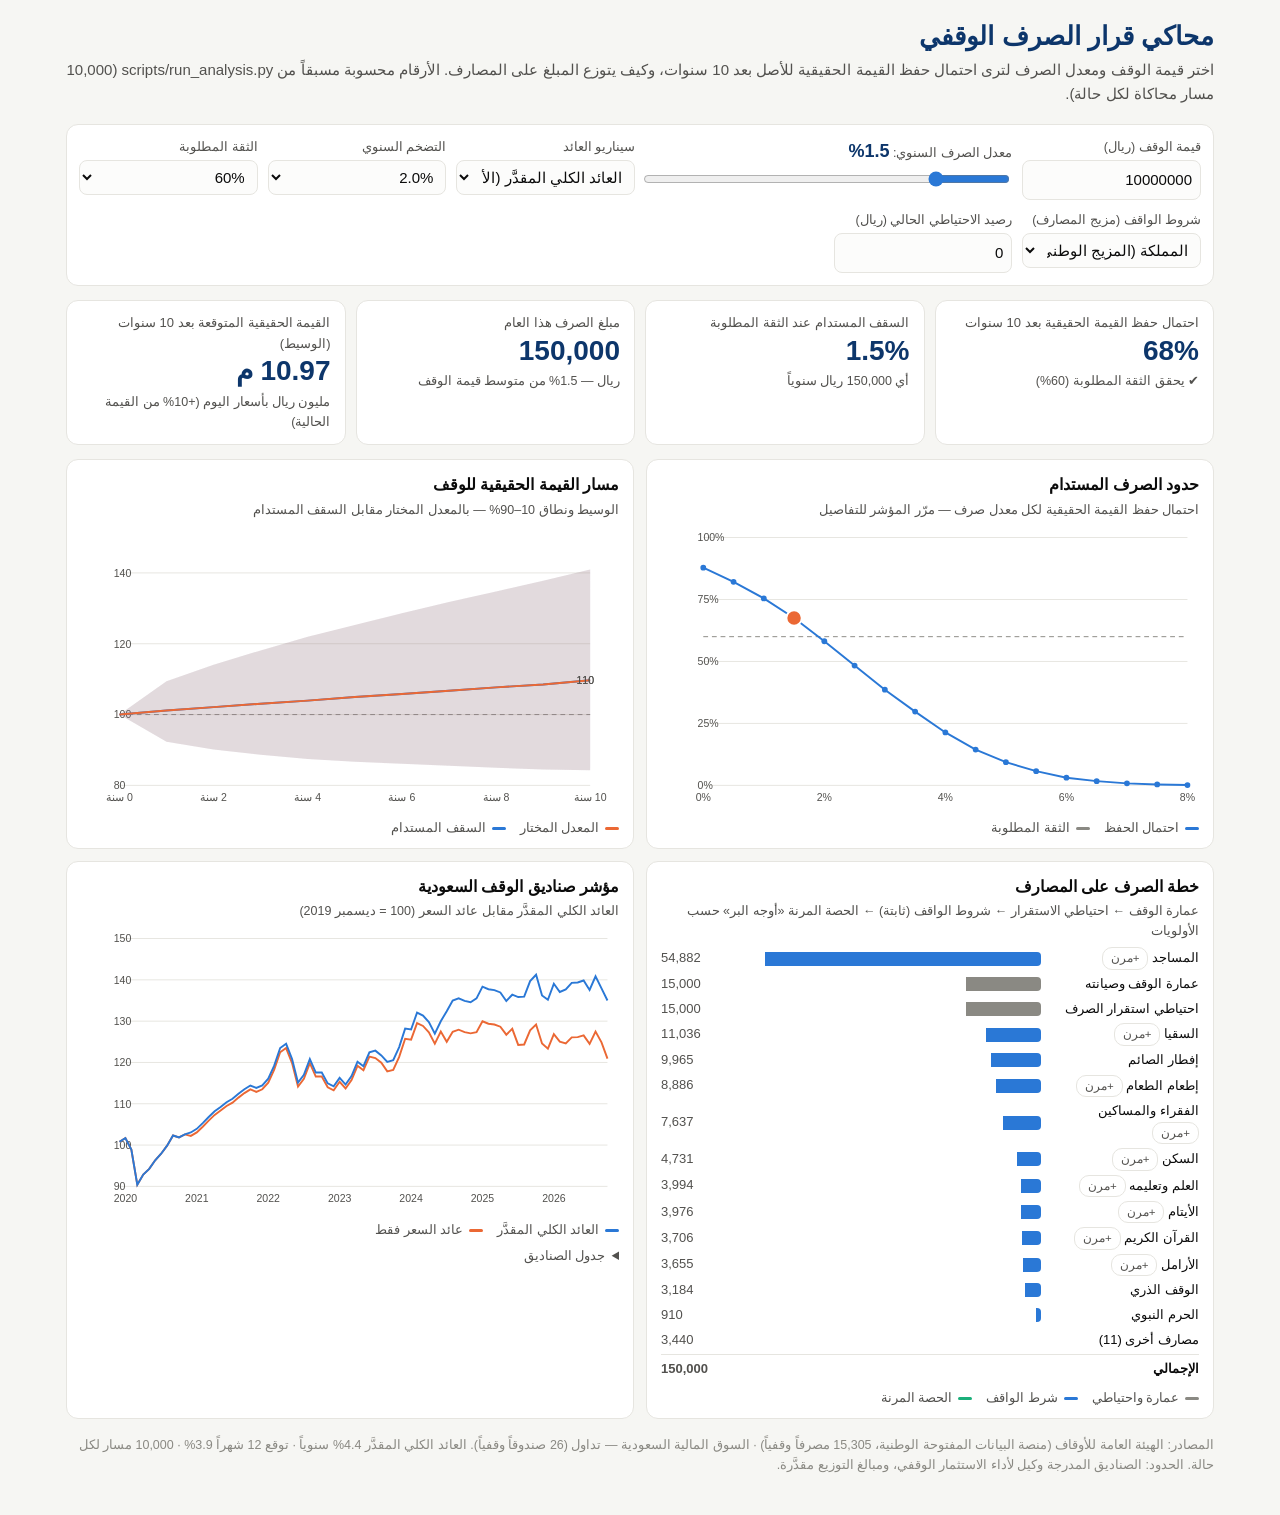
==== dashboard/index.html @ f263cbed "feat: dashboard, report, README, AI usage log; state(verification+delivery): phases 4-6 complete" ====
<!doctype html>
<html lang="ar" dir="rtl">
<head>
<meta charset="utf-8">
<meta name="viewport" content="width=device-width, initial-scale=1">
<title>محاكي قرار الصرف الوقفي</title>
<style>
:root{
  --surface-0:#f6f6f3; --surface-1:#fcfcfb; --card:#ffffff; --rule:#e6e5e0;
  --text-primary:#0b0b0b; --text-secondary:#52514e; --text-muted:#8a8983;
  --series-1:#2a78d6; --series-2:#eb6834; --series-3:#1baf7a; --navy:#0d366b;
  --band-1:rgba(42,120,214,.14); --band-2:rgba(235,104,52,.14); --good:#0ca30c; --critical:#d03b3b;
}
@media (prefers-color-scheme: dark){
  :root:where(:not([data-theme="light"])){
    --surface-0:#121211; --surface-1:#1a1a19; --card:#20201f; --rule:#383835;
    --text-primary:#f0efec; --text-secondary:#c3c2b7; --text-muted:#8f8e86;
    --series-1:#3987e5; --series-2:#d95926; --series-3:#199e70; --navy:#9ec5f4;
    --band-1:rgba(57,135,229,.22); --band-2:rgba(217,89,38,.22);
  }
}
:root[data-theme="dark"]{
  --surface-0:#121211; --surface-1:#1a1a19; --card:#20201f; --rule:#383835;
  --text-primary:#f0efec; --text-secondary:#c3c2b7; --text-muted:#8f8e86;
  --series-1:#3987e5; --series-2:#d95926; --series-3:#199e70; --navy:#9ec5f4;
  --band-1:rgba(57,135,229,.22); --band-2:rgba(217,89,38,.22);
}
*{box-sizing:border-box}
body{margin:0;background:var(--surface-0);color:var(--text-primary);
  font-family:"IBM Plex Sans Arabic","Segoe UI",Tahoma,sans-serif;font-size:15px;line-height:1.6}
.wrap{max-width:1180px;margin:0 auto;padding:20px 16px 40px}
header h1{margin:0;font-size:26px;color:var(--navy);line-height:1.3}
header p{margin:4px 0 0;color:var(--text-secondary)}
.controls{display:grid;grid-template-columns:repeat(auto-fit,minmax(170px,1fr));gap:10px;margin:18px 0 14px;
  background:var(--card);border:1px solid var(--rule);border-radius:12px;padding:12px}
.controls label{display:block;font-size:12.5px;color:var(--text-secondary);margin-bottom:3px}
.controls select,.controls input[type=number]{width:100%;padding:7px 8px;border:1px solid var(--rule);border-radius:8px;
  background:var(--surface-1);color:var(--text-primary);font:inherit}
.rate-box{grid-column:span 2}
.rate-box input{width:100%;accent-color:var(--series-1)}
.rate-val{font-weight:700;color:var(--navy);font-size:18px}
.kpis{display:grid;grid-template-columns:repeat(auto-fit,minmax(200px,1fr));gap:10px;margin-bottom:14px}
.kpi{background:var(--card);border:1px solid var(--rule);border-radius:12px;padding:12px 14px}
.kpi .v{font-size:28px;font-weight:700;line-height:1.2;color:var(--navy)}
.kpi .l{font-size:13px;color:var(--text-secondary)}
.kpi .status{font-size:12.5px;margin-top:4px;color:var(--text-secondary)}
.grid2{display:grid;grid-template-columns:1fr 1fr;gap:12px}
@media (max-width:860px){.grid2{grid-template-columns:1fr}.rate-box{grid-column:span 1}}
.card{background:var(--card);border:1px solid var(--rule);border-radius:12px;padding:12px 14px 10px;position:relative}
.card h2{font-size:16px;margin:0;color:var(--text-primary)}
.card .sub{font-size:12.5px;color:var(--text-secondary);margin:2px 0 6px}
svg{width:100%;height:auto;display:block;overflow:visible}
svg text{fill:var(--text-secondary);font-size:11px;font-family:inherit}
.legend{display:flex;gap:14px;flex-wrap:wrap;font-size:12.5px;color:var(--text-secondary);margin-top:4px}
.legend i{display:inline-block;width:14px;height:3px;border-radius:2px;vertical-align:middle;margin-left:6px}
.tip{position:absolute;pointer-events:none;background:var(--surface-1);border:1px solid var(--rule);border-radius:8px;
  padding:6px 9px;font-size:12.5px;box-shadow:0 4px 14px rgba(0,0,0,.12);display:none;white-space:nowrap;z-index:5}
.alloc-row{display:grid;grid-template-columns:150px 1fr 96px;gap:8px;align-items:center;font-size:13px;margin:4px 0}
.alloc-row .bar{height:14px;border-radius:0 4px 4px 0;background:var(--series-1)}
.alloc-row .amt{direction:ltr;text-align:left;color:var(--text-secondary);font-variant-numeric:tabular-nums}
.alloc-row .track{background:transparent}
.pill{display:inline-block;font-size:11.5px;padding:1px 8px;border-radius:10px;border:1px solid var(--rule);color:var(--text-secondary)}
footer{margin-top:16px;font-size:12.5px;color:var(--text-muted)}
table.t{width:100%;border-collapse:collapse;font-size:13px}
table.t td,table.t th{border-bottom:1px solid var(--rule);padding:4px 6px;text-align:right}
table.t td.n{direction:ltr;text-align:left;font-variant-numeric:tabular-nums}
details summary{cursor:pointer;color:var(--text-secondary);font-size:13px}
.ltr{direction:ltr;unicode-bidi:embed}
</style>
</head>
<body>
<div class="wrap">
<header>
  <h1>محاكي قرار الصرف الوقفي</h1>
  <p>اختر قيمة الوقف ومعدل الصرف لترى احتمال حفظ القيمة الحقيقية للأصل بعد 10 سنوات، وكيف يتوزع المبلغ على المصارف.
     الأرقام محسوبة مسبقاً من <span class="ltr">scripts/run_analysis.py</span> (10,000 مسار محاكاة لكل حالة).</p>
</header>

<section class="controls" aria-label="مدخلات القرار">
  <div><label for="endow">قيمة الوقف (ريال)</label><input id="endow" type="number" min="100000" step="100000" value="10000000"></div>
  <div class="rate-box"><label for="rate">معدل الصرف السنوي: <span class="rate-val" id="rateVal"></span></label>
    <input id="rate" type="range" min="0" max="16" step="1" value="3"></div>
  <div><label for="scen">سيناريو العائد</label><select id="scen"></select></div>
  <div><label for="infl">التضخم السنوي</label><select id="infl"></select></div>
  <div><label for="conf">الثقة المطلوبة</label><select id="conf">
    <option value="0.5">50%</option><option value="0.6" selected>60%</option><option value="0.75">75%</option><option value="0.9">90%</option></select></div>
  <div><label for="prof">شروط الواقف (مزيج المصارف)</label><select id="prof"></select></div>
  <div><label for="resv">رصيد الاحتياطي الحالي (ريال)</label><input id="resv" type="number" min="0" step="10000" value="0"></div>
</section>

<section class="kpis" aria-live="polite">
  <div class="kpi"><div class="l">احتمال حفظ القيمة الحقيقية بعد 10 سنوات</div><div class="v" id="kP"></div><div class="status" id="kPs"></div></div>
  <div class="kpi"><div class="l">السقف المستدام عند الثقة المطلوبة</div><div class="v" id="kR"></div><div class="status" id="kRs"></div></div>
  <div class="kpi"><div class="l">مبلغ الصرف هذا العام</div><div class="v" id="kB"></div><div class="status" id="kBs"></div></div>
  <div class="kpi"><div class="l">القيمة الحقيقية المتوقعة بعد 10 سنوات (الوسيط)</div><div class="v" id="kV"></div><div class="status" id="kVs"></div></div>
</section>

<section class="grid2">
  <div class="card"><h2>حدود الصرف المستدام</h2><div class="sub">احتمال حفظ القيمة الحقيقية لكل معدل صرف — مرّر المؤشر للتفاصيل</div>
    <svg id="front" viewBox="0 0 560 300" role="img" aria-label="منحنى احتمال حفظ الأصل مقابل معدل الصرف"></svg>
    <div class="legend"><span><i style="background:var(--series-1)"></i>احتمال الحفظ</span><span><i style="background:var(--text-muted)"></i>الثقة المطلوبة</span></div>
    <div class="tip" id="tipF"></div></div>
  <div class="card"><h2>مسار القيمة الحقيقية للوقف</h2><div class="sub">الوسيط ونطاق 10–90% — بالمعدل المختار مقابل السقف المستدام</div>
    <svg id="fan" viewBox="0 0 560 300" role="img" aria-label="مسار القيمة الحقيقية خلال 10 سنوات"></svg>
    <div class="legend"><span><i style="background:var(--series-2)"></i>المعدل المختار</span><span><i style="background:var(--series-1)"></i>السقف المستدام</span></div>
    <div class="tip" id="tipV"></div></div>
</section>

<section class="grid2" style="margin-top:12px">
  <div class="card"><h2>خطة الصرف على المصارف</h2>
    <div class="sub">عمارة الوقف ← احتياطي الاستقرار ← شروط الواقف (ثابتة) ← الحصة المرنة «أوجه البر» حسب الأولويات</div>
    <div id="alloc"></div>
    <div class="legend" style="margin-top:8px"><span><i style="background:var(--text-muted)"></i>عمارة واحتياطي</span><span><i style="background:var(--series-1)"></i>شرط الواقف</span><span><i style="background:var(--series-3)"></i>الحصة المرنة</span></div>
  </div>
  <div class="card"><h2>مؤشر صناديق الوقف السعودية</h2><div class="sub">العائد الكلي المقدَّر مقابل عائد السعر (100 = ديسمبر 2019)</div>
    <svg id="idx" viewBox="0 0 560 300" role="img" aria-label="مؤشر صناديق الوقف"></svg>
    <div class="legend"><span><i style="background:var(--series-1)"></i>العائد الكلي المقدَّر</span><span><i style="background:var(--series-2)"></i>عائد السعر فقط</span></div>
    <div class="tip" id="tipI"></div>
    <details style="margin-top:6px"><summary>جدول الصناديق</summary><table class="t" id="funds"></table></details>
  </div>
</section>

<footer id="foot"></footer>
</div>

<script src="data.js"></script>
<script>
(function(){
const D = window.WAQF_DATA;
const $ = id => document.getElementById(id);
const css = v => getComputedStyle(document.documentElement).getPropertyValue(v).trim();
const pct = (x,d=1) => (x*100).toFixed(d) + '%';
const sar = x => Math.round(x).toLocaleString('en-US');
const NS = 'http://www.w3.org/2000/svg';
const el = (tag, attrs={}, parent) => { const e=document.createElementNS(NS,tag); for(const k in attrs) e.setAttribute(k,attrs[k]); if(parent) parent.appendChild(e); return e; };
const rk = r => r.toFixed(3), ik = i => i.toFixed(3);

// ---- controls
for (const [k,v] of Object.entries(D.scenarios)) $('scen').add(new Option(v.label, k));
D.inflation.forEach(i => $('infl').add(new Option(pct(i,1), i, false, Math.abs(i-D.defaults.inflation)<1e-9)));
for (const [k,v] of Object.entries(D.profile_names)) $('prof').add(new Option(v, k));
$('rate').max = D.rates.length - 1;
$('rate').value = D.rates.findIndex(r => Math.abs(r - D.key.spending.rate_base) < 1e-9);

function state(){
  return { V: Math.max(0, +$('endow').value || 0), rate: D.rates[+$('rate').value], scen: $('scen').value,
           infl: +$('infl').value, conf: +$('conf').value, prof: $('prof').value, resv: Math.max(0, +$('resv').value || 0) };
}
const cell = (s, rate) => D.scenarios[s.scen].grid[rk(rate)][ik(s.infl)];
function sustainable(s){ let best = 0; for (const r of D.rates) if (cell(s,r).p >= s.conf) best = Math.max(best, r); return best; }

// ---- allocation: mirrors src/waqf/allocate.py (upkeep -> reserve -> waqif conditions -> flexible)
function allocate(V, rate, profile, reserveBalance){
  const d = D.defaults, budget = V * rate, upkeep = budget * d.upkeep_share;
  const reserve = Math.min(budget * d.reserve_share, Math.max(0, budget - reserveBalance));
  const masarif = budget - upkeep - reserve;
  const tot = Object.values(profile).reduce((a,b)=>a+b,0);
  const lines = [{line:'upkeep',kind:'waterfall',amount:upkeep},{line:'reserve',kind:'waterfall',amount:reserve}];
  for (const [m,s] of Object.entries(profile)) if (m !== 'general_charity' && s > 0) lines.push({line:m,kind:'waqif',amount:s/tot*masarif});
  const flex = (profile.general_charity || 0) / tot * masarif;
  const w = Object.entries(D.priorities).filter(([,v])=>v>0);
  if (flex > 0 && w.length){
    const base = Math.min(d.floor * masarif, flex / w.length), rest = flex - base * w.length, ws = w.reduce((a,[,v])=>a+v,0);
    for (const [m,v] of w) lines.push({line:m,kind:'flex',amount: base + rest * v / ws});
  }
  return {budget, lines};
}

// ---- generic chart helpers
function axes(svg, x0,x1,y0,y1, xt, yt, fx, fy, pad){
  const W=560,H=300; const sx = v => pad.l + (v-x0)/(x1-x0)*(W-pad.l-pad.r), sy = v => H-pad.b - (v-y0)/(y1-y0)*(H-pad.t-pad.b);
  yt.forEach(v => { el('line',{x1:pad.l,x2:W-pad.r,y1:sy(v),y2:sy(v),stroke:css('--rule'),'stroke-width':1},svg);
                    el('text',{x:pad.l-6,y:sy(v)+4,'text-anchor':'end'},svg).textContent = fy(v); });
  xt.forEach(v => { el('text',{x:sx(v),y:H-pad.b+16,'text-anchor':'middle'},svg).textContent = fx(v); });
  return {sx, sy, W, H};
}
function hover(svg, tip, xs, sx, render){
  const ov = el('rect',{x:0,y:0,width:560,height:300,fill:'transparent'},svg);
  const guide = el('line',{y1:10,y2:270,stroke:css('--text-muted'),'stroke-dasharray':'3 3',visibility:'hidden'},svg);
  ov.addEventListener('mousemove', ev => {
    const b = svg.getBoundingClientRect(), x = (ev.clientX - b.left) / b.width * 560;
    let i = 0, best = 1e9; xs.forEach((v,j) => { const d = Math.abs(sx(v) - x); if (d < best){best=d;i=j;} });
    guide.setAttribute('x1', sx(xs[i])); guide.setAttribute('x2', sx(xs[i])); guide.setAttribute('visibility','visible');
    tip.innerHTML = render(i); tip.style.display = 'block';
    const card = svg.parentElement.getBoundingClientRect();
    tip.style.left = Math.min(ev.clientX - card.left + 12, card.width - tip.offsetWidth - 8) + 'px';
    tip.style.top = (ev.clientY - card.top - 10) + 'px';
  });
  ov.addEventListener('mouseleave', () => { tip.style.display='none'; guide.setAttribute('visibility','hidden'); });
}
const path = pts => pts.map((p,i)=>(i?'L':'M')+p[0].toFixed(1)+' '+p[1].toFixed(1)).join(' ');

function drawFrontier(s, sus){
  const svg = $('front'); svg.innerHTML = '';
  const pad = {l:44,r:12,t:12,b:30};
  const a = axes(svg, 0, D.rates[D.rates.length-1], 0, 1, [0,.02,.04,.06,.08], [0,.25,.5,.75,1], v=>pct(v,0), v=>pct(v,0), pad);
  const ps = D.rates.map(r => cell(s,r).p);
  el('line',{x1:pad.l,x2:560-pad.r,y1:a.sy(s.conf),y2:a.sy(s.conf),stroke:css('--text-muted'),'stroke-dasharray':'5 4'},svg);
  el('path',{d:path(D.rates.map((r,i)=>[a.sx(r),a.sy(ps[i])])),fill:'none',stroke:css('--series-1'),'stroke-width':2},svg);
  D.rates.forEach((r,i)=>el('circle',{cx:a.sx(r),cy:a.sy(ps[i]),r:3,fill:css('--series-1')},svg));
  el('circle',{cx:a.sx(sus),cy:a.sy(cell(s,sus).p),r:7,fill:css('--series-3'),stroke:css('--card'),'stroke-width':2},svg);
  el('circle',{cx:a.sx(s.rate),cy:a.sy(cell(s,s.rate).p),r:8,fill:css('--series-2'),stroke:css('--card'),'stroke-width':2},svg);
  hover(svg, $('tipF'), D.rates, a.sx, i => `صرف <b>${pct(D.rates[i])}</b> ← حفظ الأصل <b>${pct(ps[i],0)}</b>`);
}

function drawFan(s, sus){
  const svg = $('fan'); svg.innerHTML = '';
  const A = cell(s, s.rate).bands, B = cell(s, sus).bands, yrs = A[0].map((_,i)=>i);
  const lo = Math.min(...A[0], ...B[0]), hi = Math.max(...A[2], ...B[2]);
  const y0 = Math.floor(lo/10)*10, y1 = Math.ceil(hi/10)*10, step = (y1-y0) > 60 ? 20 : 10, yt=[];
  for (let v=y0; v<=y1; v+=step) yt.push(v);
  const pad = {l:40,r:30,t:12,b:30};
  const a = axes(svg, 0, 10, y0, y1, [0,2,4,6,8,10], yt, v=>v+' سنة', v=>v, pad);
  el('line',{x1:pad.l,x2:560-pad.r,y1:a.sy(100),y2:a.sy(100),stroke:css('--text-muted'),'stroke-dasharray':'5 4'},svg);
  const band = (Q,fill) => el('path',{d:path(yrs.map(i=>[a.sx(i),a.sy(Q[2][i])]).concat(yrs.slice().reverse().map(i=>[a.sx(i),a.sy(Q[0][i])])))+'Z',fill},svg);
  band(B, css('--band-1')); band(A, css('--band-2'));
  el('path',{d:path(yrs.map(i=>[a.sx(i),a.sy(B[1][i])])),fill:'none',stroke:css('--series-1'),'stroke-width':2},svg);
  el('path',{d:path(yrs.map(i=>[a.sx(i),a.sy(A[1][i])])),fill:'none',stroke:css('--series-2'),'stroke-width':2},svg);
  el('text',{x:a.sx(10)+4,y:a.sy(A[1][10])+4,'text-anchor':'start'},svg).textContent = A[1][10].toFixed(0);
  el('text',{x:a.sx(10)+4,y:a.sy(B[1][10])+4,'text-anchor':'start'},svg).textContent = B[1][10].toFixed(0);
  hover(svg, $('tipV'), yrs, a.sx, i => `السنة ${i}<br>المختار ${pct(s.rate)}: <b>${A[1][i].toFixed(0)}</b> (${A[0][i].toFixed(0)}–${A[2][i].toFixed(0)})<br>المستدام ${pct(sus)}: <b>${B[1][i].toFixed(0)}</b>`);
}

function drawAlloc(s){
  const {budget, lines} = allocate(s.V, s.rate, D.profiles[s.prof], s.resv);
  const merged = {}; lines.forEach(l => { const k=l.line; merged[k] = merged[k] || {line:k, amount:0, kinds:new Set()}; merged[k].amount += l.amount; merged[k].kinds.add(l.kind); });
  const rows = Object.values(merged).filter(r=>r.amount>0).sort((a,b)=>b.amount-a.amount);
  const max = Math.max(...rows.map(r=>r.amount), 1);
  const label = k => k==='upkeep' ? 'عمارة الوقف وصيانته' : k==='reserve' ? 'احتياطي استقرار الصرف' : (D.masraf_labels[k]||k);
  const color = r => r.kinds.has('waterfall') ? css('--text-muted') : (r.kinds.has('flex') && !r.kinds.has('waqif') ? css('--series-3') : css('--series-1'));
  $('alloc').innerHTML = rows.slice(0,14).map(r => `<div class="alloc-row"><span>${label(r.line)}${r.kinds.has('flex') && r.kinds.has('waqif') ? ' <span class="pill">+مرن</span>' : ''}</span>
     <div class="track"><div class="bar" style="width:${(r.amount/max*100).toFixed(1)}%;background:${color(r)}"></div></div>
     <span class="amt">${sar(r.amount)}</span></div>`).join('')
    + (rows.length > 14 ? `<div class="alloc-row"><span>مصارف أخرى (${rows.length-14})</span><div></div><span class="amt">${sar(rows.slice(14).reduce((a,r)=>a+r.amount,0))}</span></div>` : '')
    + `<div class="alloc-row" style="border-top:1px solid var(--rule);padding-top:4px"><b>الإجمالي</b><div></div><b class="amt">${sar(budget)}</b></div>`;
}

function drawIndex(){
  const svg = $('idx'); svg.innerHTML = '';
  const I = D.index, n = I.month.length, xs = I.month.map((_,i)=>i);
  const lo = Math.floor(Math.min(...I.price)/10)*10, hi = Math.ceil(Math.max(...I.total)/10)*10, yt=[];
  for (let v=lo; v<=hi; v+=10) yt.push(v);
  const ticks = xs.filter(i => I.month[i].endsWith('-01'));
  const pad = {l:40,r:12,t:12,b:30};
  const a = axes(svg, 0, n-1, lo, hi, ticks, yt, i => I.month[i].slice(0,4), v=>v, pad);
  el('path',{d:path(xs.map(i=>[a.sx(i),a.sy(I.price[i])])),fill:'none',stroke:css('--series-2'),'stroke-width':2},svg);
  el('path',{d:path(xs.map(i=>[a.sx(i),a.sy(I.total[i])])),fill:'none',stroke:css('--series-1'),'stroke-width':2},svg);
  hover(svg, $('tipI'), xs, a.sx, i => `<span class="ltr">${I.month[i]}</span> · ${I.n_funds[i]} صندوق<br>العائد الكلي: <b>${I.total[i].toFixed(1)}</b><br>السعر فقط: <b>${I.price[i].toFixed(1)}</b>`);
  $('funds').innerHTML = '<tr><th>الصندوق</th><th>أشهر</th><th>عائد السعر/سنة</th><th>الأصول (مليون)</th></tr>' +
    D.funds.map(f => `<tr><td>${f.fund_name}${f.in_index ? ' <span class="pill">في المؤشر</span>' : ''}</td><td class="n">${f.months}</td><td class="n">${pct(f.price_ann_return)}</td><td class="n">${f.aum_sar ? (f.aum_sar/1e6).toFixed(1) : '—'}</td></tr>`).join('');
}

function render(){
  const s = state(), sus = sustainable(s), c = cell(s, s.rate);
  $('rateVal').textContent = pct(s.rate);
  $('kP').textContent = pct(c.p, 0);
  $('kP').style.color = c.p >= s.conf ? css('--navy') : css('--series-2');
  $('kPs').textContent = c.p >= s.conf ? '✔ يحقق الثقة المطلوبة (' + pct(s.conf,0) + ')' : '✖ أقل من الثقة المطلوبة (' + pct(s.conf,0) + ')';
  $('kR').textContent = pct(sus);
  $('kRs').textContent = sus === 0 ? 'لا يوجد معدل صرف يحقق هذه الثقة — خفّض الثقة أو راجع السيناريو' : 'أي ' + sar(s.V * sus) + ' ريال سنوياً';
  $('kB').textContent = sar(s.V * s.rate);
  $('kBs').textContent = 'ريال — ' + pct(s.rate) + ' من متوسط قيمة الوقف';
  const med = c.bands[1][10];
  $('kV').textContent = (s.V * med / 100 / 1e6).toFixed(2) + ' م';
  $('kVs').textContent = 'مليون ريال بأسعار اليوم (' + (med >= 100 ? '+' : '') + (med - 100).toFixed(0) + '% من القيمة الحالية)';
  drawFrontier(s, sus); drawFan(s, sus); drawAlloc(s);
}

['endow','rate','scen','infl','conf','prof','resv'].forEach(id => $(id).addEventListener('input', render));
drawIndex(); render();
const k = D.key;
$('foot').innerHTML = `المصادر: الهيئة العامة للأوقاف (منصة البيانات المفتوحة الوطنية، ${k.sector.waqf_designations.toLocaleString('en-US')} مصرفاً وقفياً) · السوق المالية السعودية — تداول (${k.index.funds_total} صندوقاً وقفياً). ` +
  `العائد الكلي المقدَّر ${pct(k.index.total_ann_return)} سنوياً · توقع 12 شهراً ${pct(k.forecast.point_pct)} · ${k.spending.paths.toLocaleString('en-US')} مسار لكل حالة. ` +
  `الحدود: الصناديق المدرجة وكيل لأداء الاستثمار الوقفي، ومبالغ التوزيع مقدَّرة.`;
})();
</script>
</body>
</html>
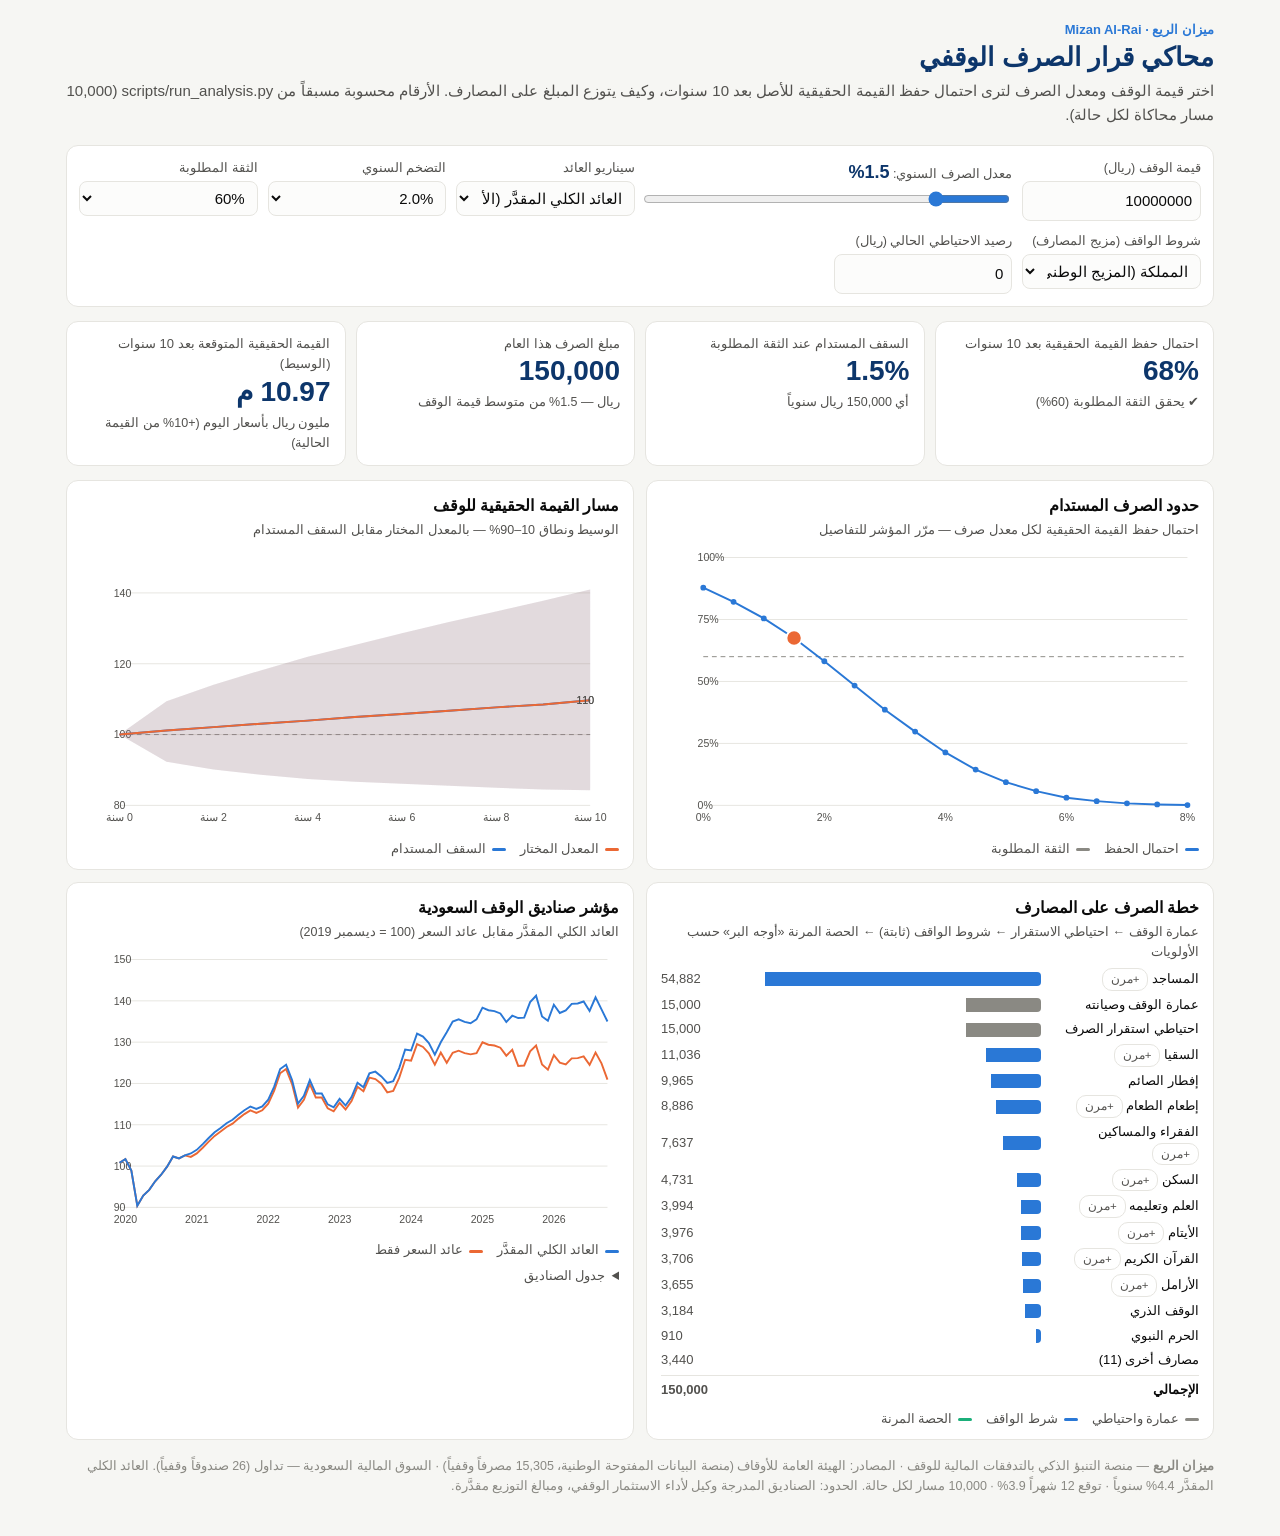
==== commit 2810f9f5: "feat: brand project as Mizan Al-Rai (ميزان الريع) across report, notebook, dashboard, figures; add l" ====
--- a/dashboard/index.html
+++ b/dashboard/index.html
@@ -3,7 +3,7 @@
 <head>
 <meta charset="utf-8">
 <meta name="viewport" content="width=device-width, initial-scale=1">
-<title>محاكي قرار الصرف الوقفي</title>
+<title>ميزان الريع — محاكي قرار الصرف الوقفي</title>
 <style>
 :root{
   --surface-0:#f6f6f3; --surface-1:#fcfcfb; --card:#ffffff; --rule:#e6e5e0;
@@ -71,6 +71,7 @@
 <body>
 <div class="wrap">
 <header>
+  <div style="color:var(--series-1);font-weight:600;font-size:13px">ميزان الريع · <span class="ltr">Mizan Al-Rai</span></div>
   <h1>محاكي قرار الصرف الوقفي</h1>
   <p>اختر قيمة الوقف ومعدل الصرف لترى احتمال حفظ القيمة الحقيقية للأصل بعد 10 سنوات، وكيف يتوزع المبلغ على المصارف.
      الأرقام محسوبة مسبقاً من <span class="ltr">scripts/run_analysis.py</span> (10,000 مسار محاكاة لكل حالة).</p>
@@ -269,7 +270,7 @@
 ['endow','rate','scen','infl','conf','prof','resv'].forEach(id => $(id).addEventListener('input', render));
 drawIndex(); render();
 const k = D.key;
-$('foot').innerHTML = `المصادر: الهيئة العامة للأوقاف (منصة البيانات المفتوحة الوطنية، ${k.sector.waqf_designations.toLocaleString('en-US')} مصرفاً وقفياً) · السوق المالية السعودية — تداول (${k.index.funds_total} صندوقاً وقفياً). ` +
+$('foot').innerHTML = `<b>ميزان الريع</b> — منصة التنبؤ الذكي بالتدفقات المالية للوقف · المصادر: الهيئة العامة للأوقاف (منصة البيانات المفتوحة الوطنية، ${k.sector.waqf_designations.toLocaleString('en-US')} مصرفاً وقفياً) · السوق المالية السعودية — تداول (${k.index.funds_total} صندوقاً وقفياً). ` +
   `العائد الكلي المقدَّر ${pct(k.index.total_ann_return)} سنوياً · توقع 12 شهراً ${pct(k.forecast.point_pct)} · ${k.spending.paths.toLocaleString('en-US')} مسار لكل حالة. ` +
   `الحدود: الصناديق المدرجة وكيل لأداء الاستثمار الوقفي، ومبالغ التوزيع مقدَّرة.`;
 })();
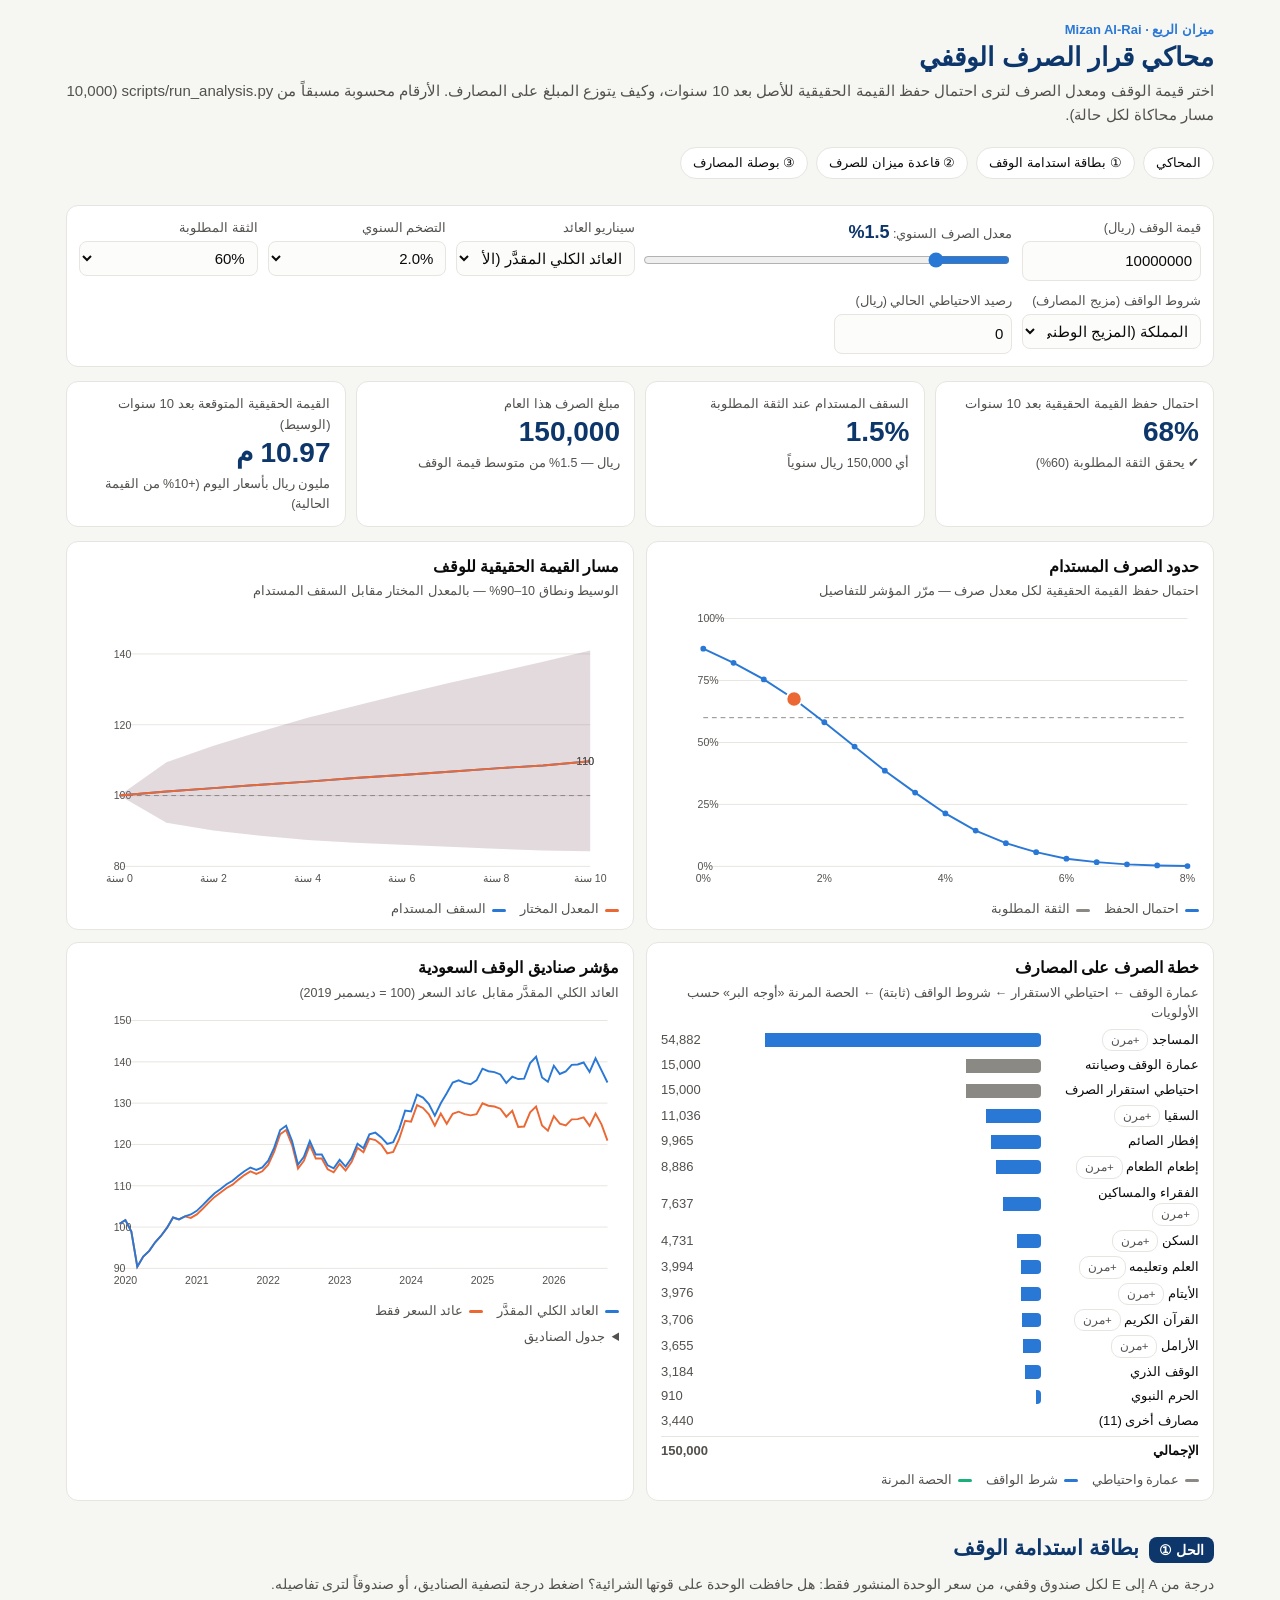
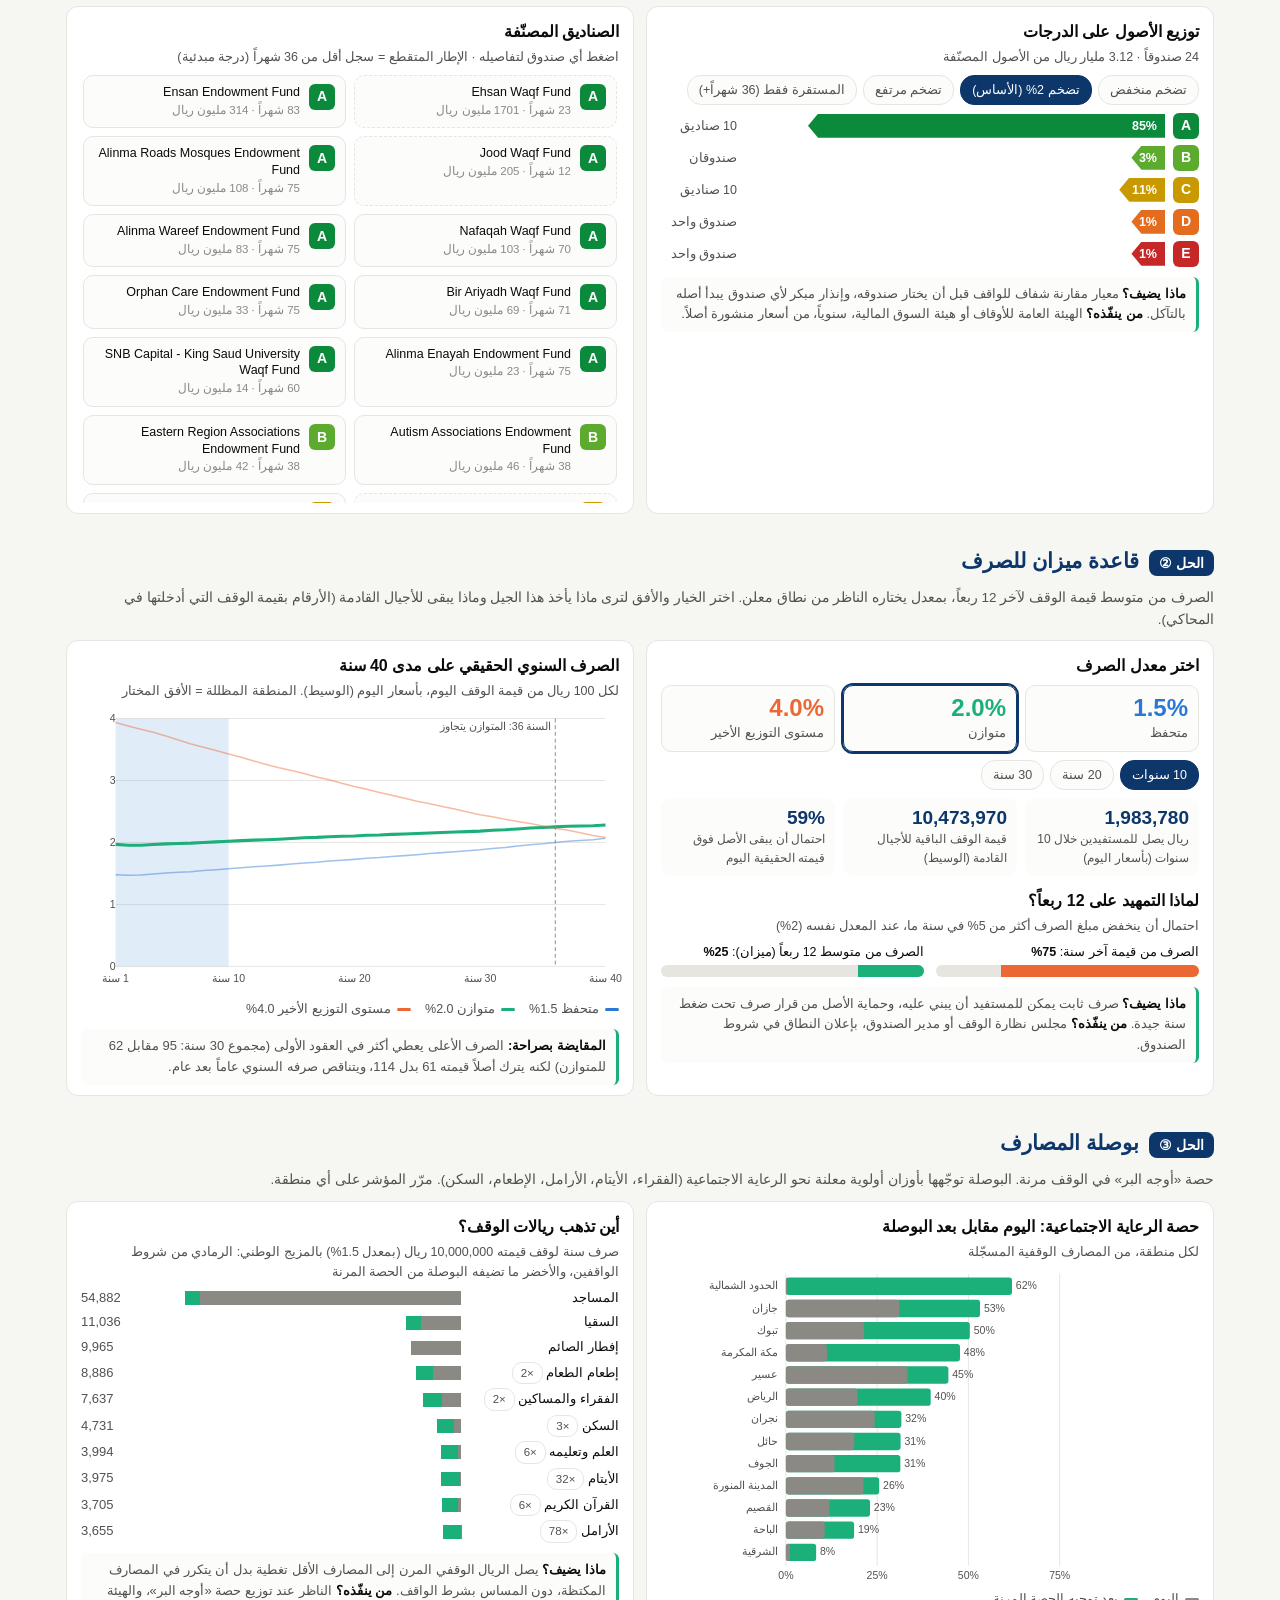
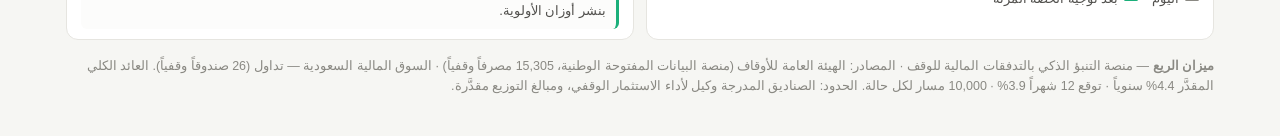
==== commit 3e61c367: "Add data-based solutions: sustainability label, Mizan spending rule, masarif compass - solutions.py " ====
--- a/dashboard/index.html
+++ b/dashboard/index.html
@@ -66,6 +66,53 @@
 table.t td.n{direction:ltr;text-align:left;font-variant-numeric:tabular-nums}
 details summary{cursor:pointer;color:var(--text-secondary);font-size:13px}
 .ltr{direction:ltr;unicode-bidi:embed}
+html{scroll-behavior:smooth}
+nav.jump{display:flex;gap:8px;flex-wrap:wrap;margin-top:12px;position:sticky;top:0;z-index:10;padding:8px 0;background:var(--surface-0)}
+nav.jump a{font-size:13px;padding:5px 12px;border-radius:16px;border:1px solid var(--rule);background:var(--card);
+  color:var(--text-primary);text-decoration:none}
+nav.jump a:hover,nav.jump a:focus{border-color:var(--series-1);color:var(--series-1)}
+.sol-head{margin:30px 0 10px;display:flex;align-items:baseline;gap:10px;flex-wrap:wrap;scroll-margin-top:56px}
+.sol-head .num{background:var(--navy);color:var(--card);border-radius:8px;padding:2px 10px;font-weight:700;font-size:14px}
+.sol-head h2{margin:0;font-size:21px;color:var(--navy)}
+.sol-head p{margin:0;color:var(--text-secondary);font-size:13.5px;flex-basis:100%}
+.adds{font-size:13px;background:var(--surface-1);border-inline-start:3px solid var(--series-3);padding:7px 10px;
+  border-radius:6px;margin-top:10px;color:var(--text-secondary)}
+.adds b{color:var(--text-primary)}
+.chips{display:flex;gap:6px;flex-wrap:wrap;margin:8px 0}
+.chip{font:inherit;font-size:12.5px;padding:4px 11px;border-radius:14px;border:1px solid var(--rule);background:var(--surface-1);
+  color:var(--text-secondary);cursor:pointer}
+.chip[aria-pressed="true"]{background:var(--navy);color:var(--card);border-color:var(--navy)}
+.g{display:inline-grid;place-items:center;width:26px;height:26px;border-radius:6px;color:#fff;font-weight:700;font-size:14px;flex:none}
+.gA{background:#0a8a3a}.gB{background:#5cab2e}.gC{background:#c99a00}.gD{background:#e46c1f}.gE{background:#c62828}
+.energy{display:grid;gap:6px;margin:6px 0 2px}
+.energy .row{display:grid;grid-template-columns:auto 1fr 76px;align-items:center;gap:8px;font-size:12.5px;cursor:pointer;
+  border-radius:6px;transition:opacity .2s}
+.energy .arrow{height:24px;color:#fff;font-weight:700;display:flex;align-items:center;padding-inline-start:8px;
+  clip-path:polygon(0 0,calc(100% - 10px) 0,100% 50%,calc(100% - 10px) 100%,0 100%);transition:width .5s ease}
+[dir="rtl"] .energy .arrow{clip-path:polygon(10px 0,100% 0,100% 100%,10px 100%,0 50%)}
+.energy .row.off{opacity:.3}
+.energy .row:focus{outline:2px solid var(--series-1);outline-offset:2px}
+.fund-grid{display:grid;grid-template-columns:repeat(auto-fill,minmax(210px,1fr));gap:8px;margin-top:6px;max-height:430px;overflow:auto;padding:2px}
+.fund{border:1px solid var(--rule);border-radius:10px;padding:8px 10px;background:var(--surface-1);display:flex;gap:9px;
+  align-items:flex-start;cursor:pointer;transition:transform .15s,box-shadow .15s}
+.fund:hover,.fund:focus{transform:translateY(-2px);box-shadow:0 4px 14px rgba(0,0,0,.10);outline:none;border-color:var(--series-1)}
+.fund .nm{font-size:12.5px;line-height:1.35;direction:ltr;text-align:right}
+.fund .mt{font-size:11.5px;color:var(--text-muted)}
+.fund.prov{border-style:dashed}
+.detail{margin-top:10px;font-size:13px;background:var(--surface-1);border:1px solid var(--rule);border-radius:10px;padding:10px 12px;display:none}
+.opt-cards{display:grid;grid-template-columns:repeat(3,1fr);gap:8px;margin:6px 0}
+.opt{border:1px solid var(--rule);border-radius:10px;padding:8px 10px;background:var(--surface-1);cursor:pointer;text-align:right;font:inherit;color:inherit}
+.opt[aria-pressed="true"]{outline:2px solid var(--navy);border-color:var(--navy)}
+.opt .r{font-size:24px;font-weight:700;line-height:1.2}
+.opt .n{font-size:12.5px;color:var(--text-secondary)}
+.big3{display:grid;grid-template-columns:repeat(3,1fr);gap:8px;margin-top:4px}
+.big3>div{background:var(--surface-1);border-radius:10px;padding:8px 10px}
+.big3 .v{font-size:19px;font-weight:700;color:var(--navy);line-height:1.25;font-variant-numeric:tabular-nums}
+.big3 .l{font-size:12px;color:var(--text-secondary)}
+.smooth{display:grid;grid-template-columns:1fr 1fr;gap:12px;margin-top:6px}
+.meter{height:12px;border-radius:6px;background:var(--rule);overflow:hidden}
+.meter i{display:block;height:100%;transition:width .6s ease}
+@media (max-width:860px){.opt-cards,.big3,.smooth{grid-template-columns:1fr}}
 </style>
 </head>
 <body>
@@ -76,8 +123,11 @@
   <p>اختر قيمة الوقف ومعدل الصرف لترى احتمال حفظ القيمة الحقيقية للأصل بعد 10 سنوات، وكيف يتوزع المبلغ على المصارف.
      الأرقام محسوبة مسبقاً من <span class="ltr">scripts/run_analysis.py</span> (10,000 مسار محاكاة لكل حالة).</p>
 </header>
-
-<section class="controls" aria-label="مدخلات القرار">
+<nav class="jump" aria-label="أقسام اللوحة">
+  <a href="#sim">المحاكي</a><a href="#label">① بطاقة استدامة الوقف</a><a href="#rule">② قاعدة ميزان للصرف</a><a href="#compass">③ بوصلة المصارف</a>
+</nav>
+
+<section class="controls" id="sim" aria-label="مدخلات القرار">
   <div><label for="endow">قيمة الوقف (ريال)</label><input id="endow" type="number" min="100000" step="100000" value="10000000"></div>
   <div class="rate-box"><label for="rate">معدل الصرف السنوي: <span class="rate-val" id="rateVal"></span></label>
     <input id="rate" type="range" min="0" max="16" step="1" value="3"></div>
@@ -121,10 +171,67 @@
   </div>
 </section>
 
+<div class="sol-head" id="label"><span class="num">الحل ①</span><h2>بطاقة استدامة الوقف</h2>
+  <p>درجة من A إلى E لكل صندوق وقفي، من سعر الوحدة المنشور فقط: هل حافظت الوحدة على قوتها الشرائية؟ اضغط درجة لتصفية الصناديق، أو صندوقاً لترى تفاصيله.</p></div>
+<section class="grid2">
+  <div class="card"><h2>توزيع الأصول على الدرجات</h2><div class="sub" id="labSub"></div>
+    <div class="chips" role="group" aria-label="افتراض التضخم">
+      <button class="chip" data-inf="grade_if_inflation_low" aria-pressed="false">تضخم منخفض</button>
+      <button class="chip" data-inf="grade" aria-pressed="true">تضخم 2% (الأساس)</button>
+      <button class="chip" data-inf="grade_if_inflation_high" aria-pressed="false">تضخم مرتفع</button>
+      <button class="chip" id="estOnly" aria-pressed="false">المستقرة فقط (36 شهراً+)</button>
+    </div>
+    <div class="energy" id="energy"></div>
+    <div class="adds"><b>ماذا يضيف؟</b> معيار مقارنة شفاف للواقف قبل أن يختار صندوقه، وإنذار مبكر لأي صندوق يبدأ أصله بالتآكل. <b>من ينفّذه؟</b> الهيئة العامة للأوقاف أو هيئة السوق المالية، سنوياً، من أسعار منشورة أصلاً.</div>
+  </div>
+  <div class="card"><h2>الصناديق المصنّفة</h2><div class="sub" id="fundSub"></div>
+    <div class="fund-grid" id="fundGrid"></div>
+    <div class="detail" id="fundDetail" aria-live="polite"></div>
+  </div>
+</section>
+
+<div class="sol-head" id="rule"><span class="num">الحل ②</span><h2>قاعدة ميزان للصرف</h2>
+  <p>الصرف من متوسط قيمة الوقف لآخر 12 ربعاً، بمعدل يختاره الناظر من نطاق معلن. اختر الخيار والأفق لترى ماذا يأخذ هذا الجيل وماذا يبقى للأجيال القادمة (الأرقام بقيمة الوقف التي أدخلتها في المحاكي).</p></div>
+<section class="grid2">
+  <div class="card"><h2>اختر معدل الصرف</h2>
+    <div class="opt-cards" id="opts"></div>
+    <div class="chips" role="group" aria-label="الأفق">
+      <button class="chip" data-h="10" aria-pressed="true">10 سنوات</button>
+      <button class="chip" data-h="20" aria-pressed="false">20 سنة</button>
+      <button class="chip" data-h="30" aria-pressed="false">30 سنة</button>
+    </div>
+    <div class="big3" id="big3"></div>
+    <h2 style="margin-top:12px">لماذا التمهيد على 12 ربعاً؟</h2>
+    <div class="sub">احتمال أن ينخفض مبلغ الصرف أكثر من 5% في سنة ما، عند المعدل نفسه (2%)</div>
+    <div class="smooth" id="smooth"></div>
+    <div class="adds"><b>ماذا يضيف؟</b> صرف ثابت يمكن للمستفيد أن يبني عليه، وحماية الأصل من قرار صرف تحت ضغط سنة جيدة. <b>من ينفّذه؟</b> مجلس نظارة الوقف أو مدير الصندوق، بإعلان النطاق في شروط الصندوق.</div>
+  </div>
+  <div class="card"><h2>الصرف السنوي الحقيقي على مدى 40 سنة</h2><div class="sub">لكل 100 ريال من قيمة الوقف اليوم، بأسعار اليوم (الوسيط). المنطقة المظللة = الأفق المختار</div>
+    <svg id="tradeoff" viewBox="0 0 560 300" role="img" aria-label="الصرف السنوي لكل خيار خلال 40 سنة"></svg>
+    <div class="legend" id="tradeLeg"></div>
+    <div class="tip" id="tipT"></div>
+    <div class="adds" id="tradeNote"></div>
+  </div>
+</section>
+
+<div class="sol-head" id="compass"><span class="num">الحل ③</span><h2>بوصلة المصارف</h2>
+  <p>حصة «أوجه البر» في الوقف مرنة. البوصلة توجّهها بأوزان أولوية معلنة نحو الرعاية الاجتماعية (الفقراء، الأيتام، الأرامل، الإطعام، السكن). مرّر المؤشر على أي منطقة.</p></div>
+<section class="grid2">
+  <div class="card"><h2>حصة الرعاية الاجتماعية: اليوم مقابل بعد البوصلة</h2><div class="sub">لكل منطقة، من المصارف الوقفية المسجّلة</div>
+    <svg id="regions" viewBox="0 0 560 330" role="img" aria-label="حصة الرعاية الاجتماعية حسب المنطقة"></svg>
+    <div class="legend"><span><i style="background:var(--text-muted)"></i>اليوم</span><span><i style="background:var(--series-3)"></i>بعد توجيه الحصة المرنة</span></div>
+    <div class="tip" id="tipR"></div>
+  </div>
+  <div class="card"><h2>أين تذهب ريالات الوقف؟</h2><div class="sub" id="caseSub"></div>
+    <div id="caseBars"></div>
+    <div class="adds"><b>ماذا يضيف؟</b> يصل الريال الوقفي المرن إلى المصارف الأقل تغطية بدل أن يتكرر في المصارف المكتظة، دون المساس بشرط الواقف. <b>من ينفّذه؟</b> الناظر عند توزيع حصة «أوجه البر»، والهيئة بنشر أوزان الأولوية.</div>
+  </div>
+</section>
+
 <footer id="foot"></footer>
 </div>
 
-<script src="data.js"></script>
+<script src="data.js?v=3"></script>
 <script>
 (function(){
 const D = window.WAQF_DATA;
@@ -269,6 +376,120 @@
 
 ['endow','rate','scen','infl','conf','prof','resv'].forEach(id => $(id).addEventListener('input', render));
 drawIndex(); render();
+
+// ================= solutions (tables from src/waqf/solutions.py) =================
+const S = D.solutions, GR = ['A','B','C','D','E'];
+const GRADE_TXT = {A:'الأصل محفوظ فعلياً: قيمة الوحدة نمت بمعدل التضخم أو أكثر', B:'محفوظ اسمياً فقط: قيمة الوحدة نمت أقل من التضخم',
+  C:'تآكل طفيف: قيمة الوحدة نقصت حتى 2% سنوياً', D:'تآكل واضح: قيمة الوحدة نقصت بين 2% و5% سنوياً', E:'تآكل شديد: قيمة الوحدة نقصت أكثر من 5% سنوياً'};  // = solutions.GRADE_MEANING_AR
+const nFunds = n => n === 0 ? 'لا صناديق' : n === 1 ? 'صندوق واحد' : n === 2 ? 'صندوقان' : n <= 10 ? n + ' صناديق' : n + ' صندوقاً';
+const keyAct = f => e => { if (e.key === 'Enter' || e.key === ' ') { e.preventDefault(); f(); } };
+const LS = {inf:'grade', est:false, sel:null};
+function drawLabel(){
+  const rows = S.sustainability_label.filter(f => !LS.est || !f.provisional);
+  const g = f => f[LS.inf] || f.grade;
+  const aum = GR.map(x => rows.filter(f => g(f) === x).reduce((a,f) => a + (f.aum_sar || 0), 0));
+  const cnt = GR.map(x => rows.filter(f => g(f) === x).length);
+  const tot = aum.reduce((a,b) => a + b, 0) || 1;
+  $('labSub').textContent = `${nFunds(rows.length)} · ${(tot/1e9).toFixed(2)} مليار ريال من الأصول المصنّفة`;
+  $('energy').innerHTML = GR.map((x,i) => `<div class="row${LS.sel && LS.sel !== x ? ' off' : ''}" data-g="${x}" role="button" tabindex="0" aria-pressed="${LS.sel === x}" aria-label="الدرجة ${x}">
+     <span class="g g${x}">${x}</span>
+     <div><div class="arrow g${x}" style="width:${Math.max(8, aum[i]/tot*100).toFixed(1)}%">${pct(aum[i]/tot, 0)}</div></div>
+     <span style="color:var(--text-secondary)">${nFunds(cnt[i])}</span></div>`).join('');
+  $('energy').querySelectorAll('.row').forEach(r => {
+    const f = () => { LS.sel = LS.sel === r.dataset.g ? null : r.dataset.g; drawLabel(); };
+    r.onclick = f; r.onkeydown = keyAct(f); });
+  const shown = rows.filter(f => !LS.sel || g(f) === LS.sel)
+    .sort((a,b) => GR.indexOf(g(a)) - GR.indexOf(g(b)) || (b.aum_sar || 0) - (a.aum_sar || 0));
+  $('fundSub').textContent = LS.sel ? `الدرجة ${LS.sel}: ${GRADE_TXT[LS.sel]} (${nFunds(shown.length)})`
+                                    : 'اضغط أي صندوق لتفاصيله · الإطار المتقطع = سجل أقل من 36 شهراً (درجة مبدئية)';
+  $('fundGrid').innerHTML = shown.map(f => `<div class="fund${f.provisional ? ' prov' : ''}" role="button" tabindex="0" data-s="${f.symbol}">
+     <span class="g g${g(f)}">${g(f)}</span><div><div class="nm">${f.fund_name}</div>
+     <div class="mt">${f.months} شهراً · ${f.aum_sar ? (f.aum_sar/1e6).toFixed(0) + ' مليون ريال' : 'الأصول غير منشورة'}</div></div></div>`).join('')
+     || '<div class="sub">لا توجد صناديق بهذه الدرجة.</div>';
+  $('fundGrid').querySelectorAll('.fund').forEach(c => { const f = () => showFund(c.dataset.s); c.onclick = f; c.onkeydown = keyAct(f); });
+}
+function showFund(sym){
+  const f = S.sustainability_label.find(x => x.symbol === sym), g = f[LS.inf] || f.grade, d = $('fundDetail');
+  d.style.display = 'block';
+  d.innerHTML = `<div style="display:flex;gap:8px;align-items:center"><span class="g g${g}">${g}</span><b class="ltr">${f.fund_name}</b></div>
+   <div style="margin-top:6px">${GRADE_TXT[g]}${f.provisional ? ' <span class="pill">مبدئي: سجل قصير</span>' : ''}</div>
+   <table class="t" style="margin-top:6px">
+   <tr><td>نمو قيمة الوحدة سنوياً</td><td class="n">${pct(f.unit_growth)}</td></tr>
+   <tr><td>بعد خصم تضخم 2%</td><td class="n">${pct(f.real_unit_growth)}</td></tr>
+   <tr><td>التوزيع المقدَّر سنوياً</td><td class="n">${f.est_payout_rate == null ? '—' : pct(f.est_payout_rate)}</td></tr>
+   <tr><td>أكبر تراجع من القمة</td><td class="n">${pct(f.max_drawdown)}</td></tr>
+   <tr><td>مدير الصندوق</td><td class="n">${f.manager}</td></tr></table>`;
+}
+document.querySelectorAll('[data-inf]').forEach(b => b.onclick = () => {
+  document.querySelectorAll('[data-inf]').forEach(x => x.setAttribute('aria-pressed', x === b));
+  LS.inf = b.dataset.inf; drawLabel(); $('fundDetail').style.display = 'none'; });
+$('estOnly').onclick = () => { LS.est = !LS.est; $('estOnly').setAttribute('aria-pressed', LS.est); drawLabel(); };
+
+const OPT = {cautious:{n:'متحفظ', c:'--series-1'}, balanced:{n:'متوازن', c:'--series-3'}, recent_level:{n:'مستوى التوزيع الأخير', c:'--series-2'}};
+const RS = {opt:'balanced', h:10};
+function drawRule(){
+  const menu = S.spending_menu, V = Math.max(0, +$('endow').value || 0);
+  $('opts').innerHTML = Object.keys(OPT).map(o => { const r = menu.find(m => m.option === o);
+    return `<button class="opt" data-o="${o}" aria-pressed="${o === RS.opt}"><div class="r" style="color:var(${OPT[o].c})">${pct(r.rate)}</div><div class="n">${OPT[o].n}</div></button>`; }).join('');
+  $('opts').querySelectorAll('.opt').forEach(b => b.onclick = () => { RS.opt = b.dataset.o; drawRule(); });
+  const m = menu.find(x => x.option === RS.opt && x.years === RS.h);
+  $('big3').innerHTML = `<div><div class="v">${sar(V * m.cumulative_real_payout / 100)}</div><div class="l">ريال يصل للمستفيدين خلال ${RS.h === 10 ? '10 سنوات' : RS.h + ' سنة'} (بأسعار اليوم)</div></div>
+    <div><div class="v" style="color:${m.median_real_value >= 100 ? css('--navy') : css('--series-2')}">${sar(V * m.median_real_value / 100)}</div><div class="l">قيمة الوقف الباقية للأجيال القادمة (الوسيط)</div></div>
+    <div><div class="v">${pct(m.p_preserve_real, 0)}</div><div class="l">احتمال أن يبقى الأصل فوق قيمته الحقيقية اليوم</div></div>`;
+  const sm = D.key.rule.smoothing;
+  const bar = (v, c, l) => `<div><div style="font-size:12.5px;margin-bottom:3px">${l}: <b>${pct(v, 0)}</b></div><div class="meter"><i style="width:${(v*100).toFixed(1)}%;background:var(${c})"></i></div></div>`;
+  $('smooth').innerHTML = bar(sm.unsmoothed_p_cut_over_5pct, '--series-2', 'الصرف من قيمة آخر سنة') + bar(sm.smoothed_p_cut_over_5pct, '--series-3', 'الصرف من متوسط 12 ربعاً (ميزان)');
+  drawTradeoff();
+}
+document.querySelectorAll('[data-h]').forEach(b => b.onclick = () => {
+  document.querySelectorAll('[data-h]').forEach(x => x.setAttribute('aria-pressed', x === b)); RS.h = +b.dataset.h; drawRule(); });
+function drawTradeoff(){
+  const svg = $('tradeoff'); svg.innerHTML = '';
+  const Y = S.spending_menu_yearly, opts = Object.keys(OPT), years = [...new Set(Y.map(r => r.year))].sort((a,b) => a - b);
+  const ser = o => Y.filter(r => r.option === o).sort((a,b) => a.year - b.year).map(r => r.median_real_payout);
+  const S3 = opts.map(ser), hi = Math.ceil(Math.max(...S3.flat()));
+  const pad = {l:36, r:14, t:12, b:30}, yt = []; for (let v = 0; v <= hi; v += 1) yt.push(v);
+  const last = years[years.length - 1];
+  const a = axes(svg, years[0], last, 0, hi, [1,10,20,30,40].filter(x => x <= last), yt, v => v + ' سنة', v => v.toFixed(0), pad);
+  el('rect', {x:a.sx(years[0]), y:pad.t, width:a.sx(RS.h) - a.sx(years[0]), height:300 - pad.t - pad.b, fill:css('--band-1')}, svg);
+  opts.forEach((o,j) => el('path', {d:path(S3[j].map((v,i) => [a.sx(years[i]), a.sy(v)])), fill:'none', stroke:css(OPT[o].c),
+     'stroke-width':o === RS.opt ? 3.2 : 1.6, opacity:o === RS.opt ? 1 : .45}, svg));
+  const be = D.key.rule.breakeven_year_balanced;
+  if (be){ el('line', {x1:a.sx(be), x2:a.sx(be), y1:pad.t, y2:300 - pad.b, stroke:css('--text-muted'), 'stroke-dasharray':'4 3'}, svg);
+    el('text', {x:a.sx(be) - 4, y:pad.t + 12, 'text-anchor':'start'}, svg).textContent = 'السنة ' + be + ': المتوازن يتجاوز'; }
+  $('tradeLeg').innerHTML = opts.map(o => `<span><i style="background:var(${OPT[o].c})"></i>${OPT[o].n} ${pct(S.spending_menu.find(m => m.option === o).rate)}</span>`).join('');
+  hover(svg, $('tipT'), years, a.sx, i => `السنة ${years[i]}<br>` + opts.map((o,j) => `${OPT[o].n}: <b>${S3[j][i].toFixed(2)}</b>`).join('<br>'));
+  const r = o => S.spending_menu.find(m => m.option === o && m.years === 30);
+  $('tradeNote').innerHTML = `<b>المقايضة بصراحة:</b> الصرف الأعلى يعطي أكثر في العقود الأولى (مجموع 30 سنة: ${r('recent_level').cumulative_real_payout.toFixed(0)} مقابل ${r('balanced').cumulative_real_payout.toFixed(0)} للمتوازن) لكنه يترك أصلاً قيمته ${r('recent_level').median_real_value.toFixed(0)} بدل ${r('balanced').median_real_value.toFixed(0)}، ويتناقص صرفه السنوي عاماً بعد عام.`;
+}
+
+function drawCompass(){
+  const R = S.compass_regions.slice().sort((a,b) => b.social_share_after - a.social_share_after), svg = $('regions'); svg.innerHTML = '';
+  const W = 560, rowH = 300 / R.length, x0 = 130, sx = v => x0 + v * (W - x0 - 50);
+  [0, .25, .5, .75].forEach(v => { el('line', {x1:sx(v), x2:sx(v), y1:6, y2:310, stroke:css('--rule')}, svg);
+    el('text', {x:sx(v), y:324, 'text-anchor':'middle'}, svg).textContent = pct(v, 0); });
+  R.forEach((r,i) => { const y = 8 + i * rowH;
+    el('text', {x:x0 - 8, y:y + rowH * .62, 'text-anchor':'start'}, svg).textContent = r.region_ar;
+    el('rect', {x:x0, y:y + 2, width:Math.max(1, sx(r.social_share_after) - x0), height:rowH - 5, rx:3, fill:css('--series-3')}, svg);
+    el('rect', {x:x0, y:y + 2, width:Math.max(1, sx(r.social_share) - x0), height:rowH - 5, rx:3, fill:css('--text-muted')}, svg);
+    el('text', {x:sx(r.social_share_after) + 4, y:y + rowH * .62, 'text-anchor':'end'}, svg).textContent = pct(r.social_share_after, 0); });
+  const ov = el('rect', {x:0, y:0, width:560, height:310, fill:'transparent'}, svg);
+  ov.addEventListener('mousemove', ev => { const b = svg.getBoundingClientRect(), y = (ev.clientY - b.top) / b.height * 330;
+    const r = R[Math.max(0, Math.min(R.length - 1, Math.floor((y - 8) / rowH)))], tip = $('tipR');
+    tip.innerHTML = `<b>${r.region_ar}</b> · ${r.waqf_designations.toLocaleString('en-US')} مصرف وقفي<br>الرعاية الاجتماعية اليوم: <b>${pct(r.social_share)}</b><br>بعد البوصلة: <b>${pct(r.social_share_after)}</b> (+${(r.gain_points*100).toFixed(0)} نقطة)`;
+    tip.style.display = 'block'; const card = svg.parentElement.getBoundingClientRect();
+    tip.style.left = Math.min(ev.clientX - card.left + 12, card.width - tip.offsetWidth - 8) + 'px'; tip.style.top = (ev.clientY - card.top - 10) + 'px'; });
+  ov.addEventListener('mouseleave', () => $('tipR').style.display = 'none');
+
+  const V = Math.max(0, +$('endow').value || 0), scale = V / D.key.allocation.endowment;
+  const C = S.compass_case.filter(r => r.total > 0).sort((a,b) => b.total - a.total).slice(0, 10), mx = Math.max(...C.map(r => r.total));
+  $('caseSub').textContent = `صرف سنة لوقف قيمته ${sar(V)} ريال (بمعدل ${pct(D.key.allocation.budget / D.key.allocation.endowment)}) بالمزيج الوطني: الرمادي من شروط الواقفين، والأخضر ما تضيفه البوصلة من الحصة المرنة`;
+  $('caseBars').innerHTML = C.map(r => `<div class="alloc-row"><span>${r.label_ar}${r.multiple > 1.5 ? ` <span class="pill">×${r.multiple.toFixed(0)}</span>` : ''}</span>
+    <div style="display:flex;height:14px"><div style="width:${(r.from_waqif_conditions/mx*100).toFixed(1)}%;background:var(--text-muted)"></div><div style="width:${(r.from_flexible_share/mx*100).toFixed(1)}%;background:var(--series-3)"></div></div>
+    <span class="amt">${sar(r.total * scale)}</span></div>`).join('');
+}
+$('endow').addEventListener('input', () => { drawRule(); drawCompass(); });
+drawLabel(); drawRule(); drawCompass();
 const k = D.key;
 $('foot').innerHTML = `<b>ميزان الريع</b> — منصة التنبؤ الذكي بالتدفقات المالية للوقف · المصادر: الهيئة العامة للأوقاف (منصة البيانات المفتوحة الوطنية، ${k.sector.waqf_designations.toLocaleString('en-US')} مصرفاً وقفياً) · السوق المالية السعودية — تداول (${k.index.funds_total} صندوقاً وقفياً). ` +
   `العائد الكلي المقدَّر ${pct(k.index.total_ann_return)} سنوياً · توقع 12 شهراً ${pct(k.forecast.point_pct)} · ${k.spending.paths.toLocaleString('en-US')} مسار لكل حالة. ` +
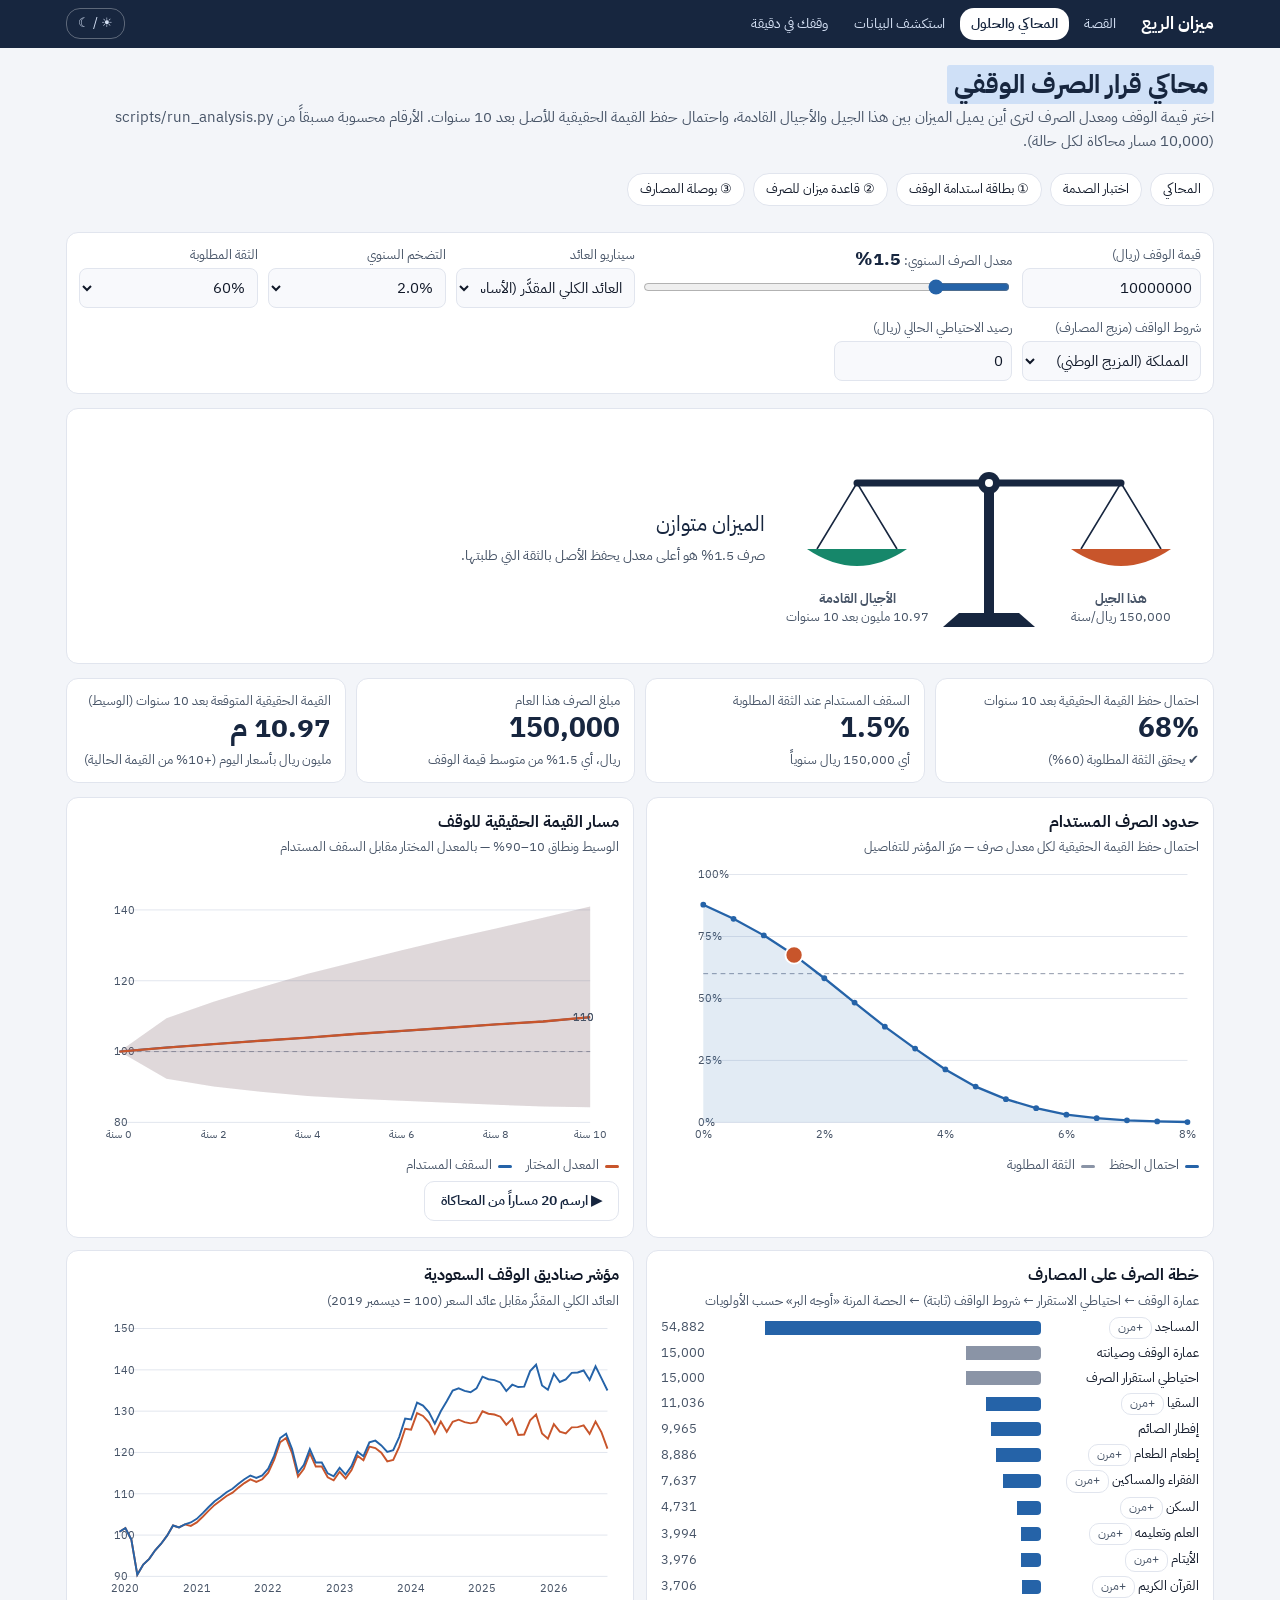
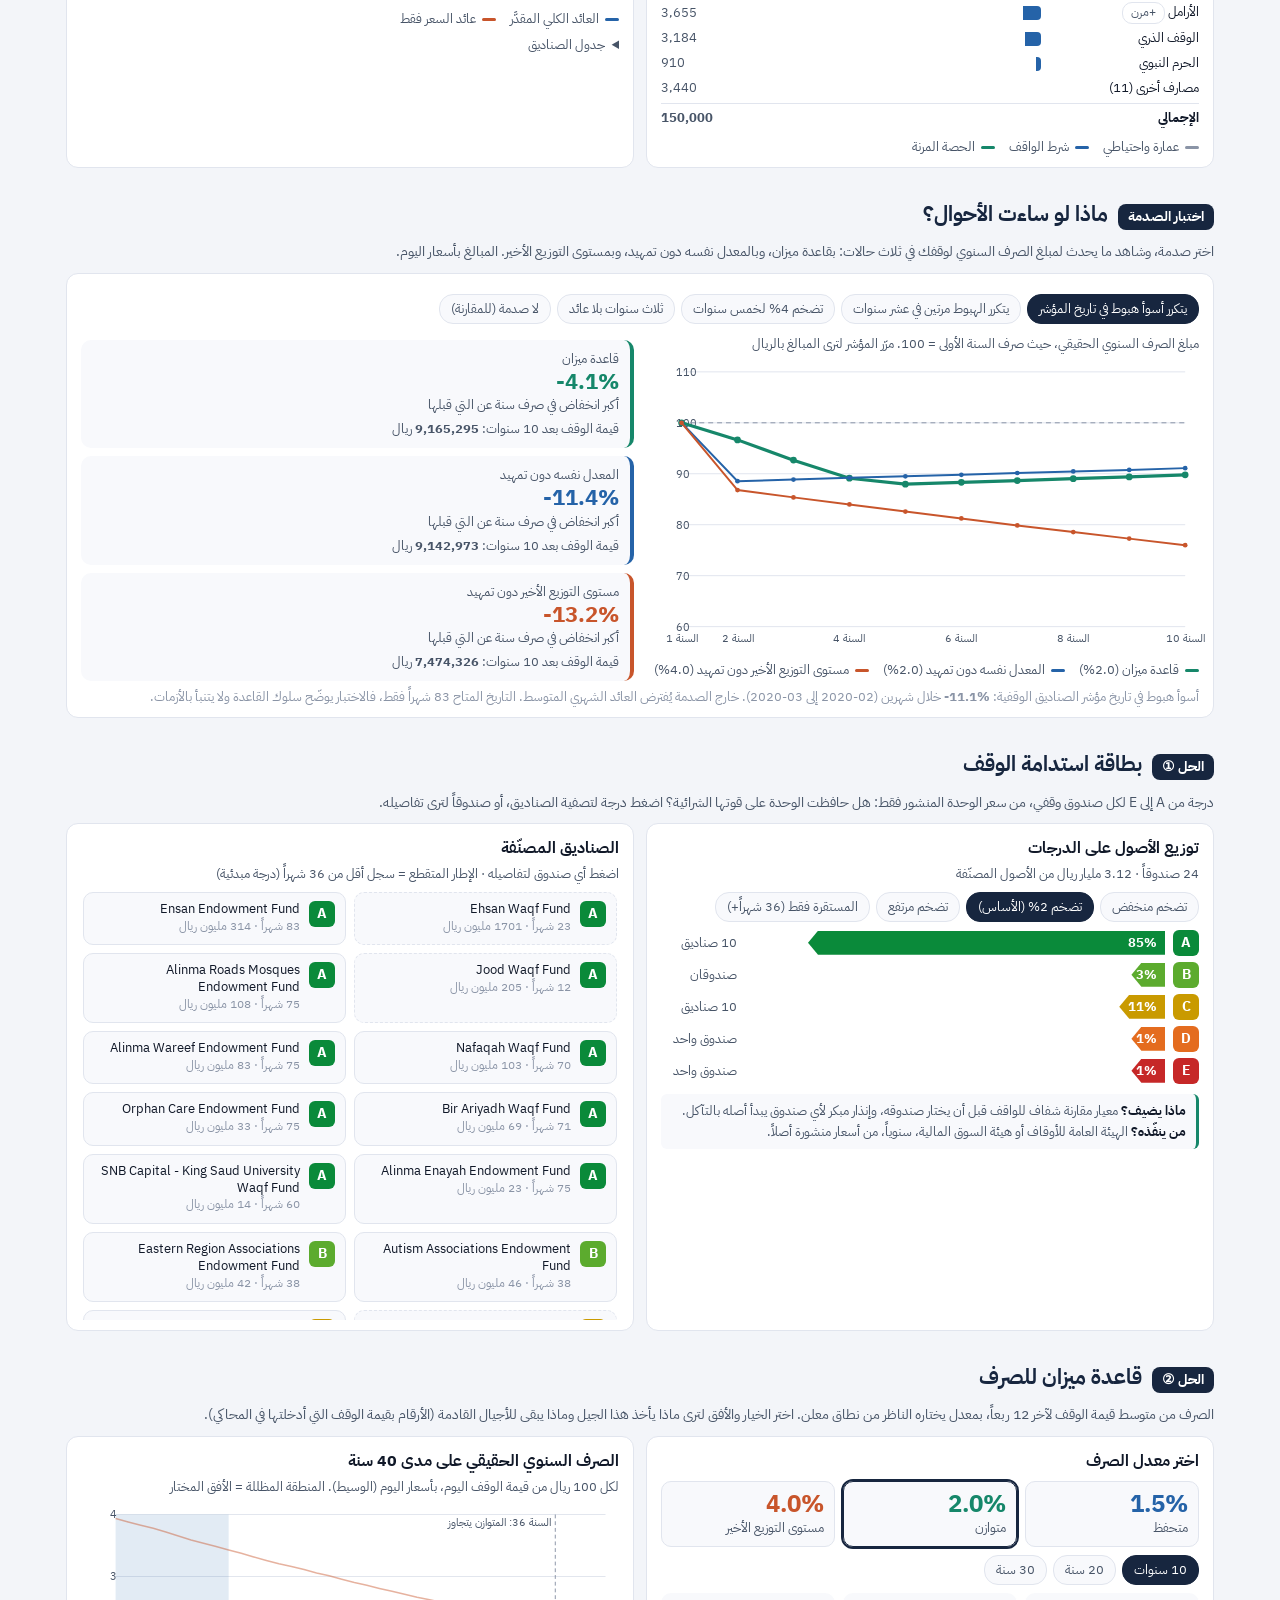
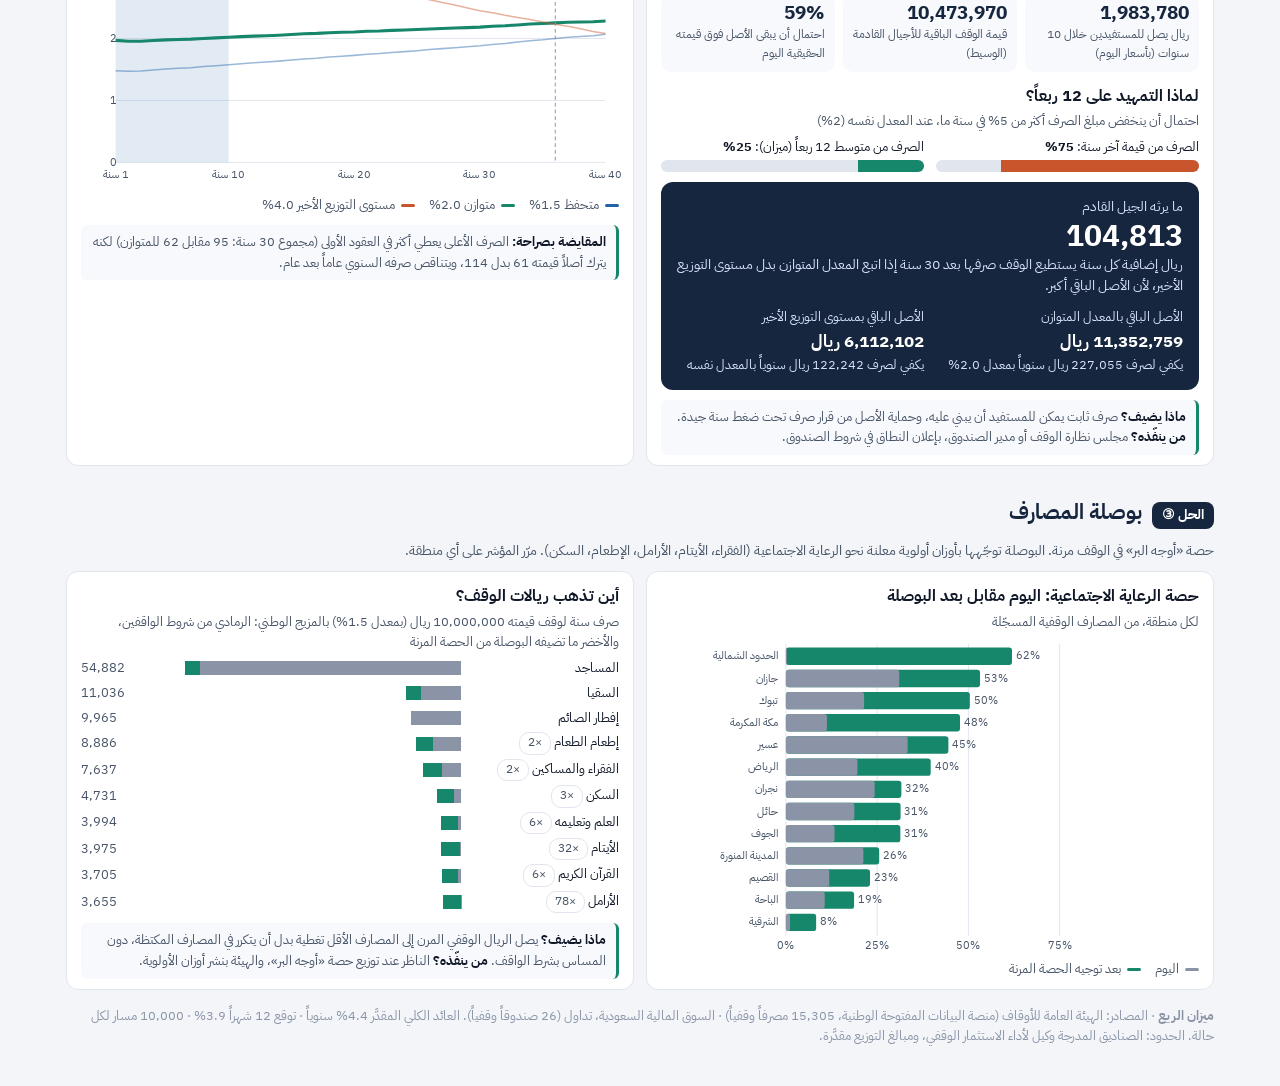
==== commit 797527ce: "Four-page interactive site and deeper analysis - insights.py: masarif gaps by region, fund managers," ====
--- a/dashboard/index.html
+++ b/dashboard/index.html
@@ -3,129 +3,22 @@
 <head>
 <meta charset="utf-8">
 <meta name="viewport" content="width=device-width, initial-scale=1">
-<title>ميزان الريع — محاكي قرار الصرف الوقفي</title>
-<style>
-:root{
-  --surface-0:#f6f6f3; --surface-1:#fcfcfb; --card:#ffffff; --rule:#e6e5e0;
-  --text-primary:#0b0b0b; --text-secondary:#52514e; --text-muted:#8a8983;
-  --series-1:#2a78d6; --series-2:#eb6834; --series-3:#1baf7a; --navy:#0d366b;
-  --band-1:rgba(42,120,214,.14); --band-2:rgba(235,104,52,.14); --good:#0ca30c; --critical:#d03b3b;
-}
-@media (prefers-color-scheme: dark){
-  :root:where(:not([data-theme="light"])){
-    --surface-0:#121211; --surface-1:#1a1a19; --card:#20201f; --rule:#383835;
-    --text-primary:#f0efec; --text-secondary:#c3c2b7; --text-muted:#8f8e86;
-    --series-1:#3987e5; --series-2:#d95926; --series-3:#199e70; --navy:#9ec5f4;
-    --band-1:rgba(57,135,229,.22); --band-2:rgba(217,89,38,.22);
-  }
-}
-:root[data-theme="dark"]{
-  --surface-0:#121211; --surface-1:#1a1a19; --card:#20201f; --rule:#383835;
-  --text-primary:#f0efec; --text-secondary:#c3c2b7; --text-muted:#8f8e86;
-  --series-1:#3987e5; --series-2:#d95926; --series-3:#199e70; --navy:#9ec5f4;
-  --band-1:rgba(57,135,229,.22); --band-2:rgba(217,89,38,.22);
-}
-*{box-sizing:border-box}
-body{margin:0;background:var(--surface-0);color:var(--text-primary);
-  font-family:"IBM Plex Sans Arabic","Segoe UI",Tahoma,sans-serif;font-size:15px;line-height:1.6}
-.wrap{max-width:1180px;margin:0 auto;padding:20px 16px 40px}
-header h1{margin:0;font-size:26px;color:var(--navy);line-height:1.3}
-header p{margin:4px 0 0;color:var(--text-secondary)}
-.controls{display:grid;grid-template-columns:repeat(auto-fit,minmax(170px,1fr));gap:10px;margin:18px 0 14px;
-  background:var(--card);border:1px solid var(--rule);border-radius:12px;padding:12px}
-.controls label{display:block;font-size:12.5px;color:var(--text-secondary);margin-bottom:3px}
-.controls select,.controls input[type=number]{width:100%;padding:7px 8px;border:1px solid var(--rule);border-radius:8px;
-  background:var(--surface-1);color:var(--text-primary);font:inherit}
-.rate-box{grid-column:span 2}
-.rate-box input{width:100%;accent-color:var(--series-1)}
-.rate-val{font-weight:700;color:var(--navy);font-size:18px}
-.kpis{display:grid;grid-template-columns:repeat(auto-fit,minmax(200px,1fr));gap:10px;margin-bottom:14px}
-.kpi{background:var(--card);border:1px solid var(--rule);border-radius:12px;padding:12px 14px}
-.kpi .v{font-size:28px;font-weight:700;line-height:1.2;color:var(--navy)}
-.kpi .l{font-size:13px;color:var(--text-secondary)}
-.kpi .status{font-size:12.5px;margin-top:4px;color:var(--text-secondary)}
-.grid2{display:grid;grid-template-columns:1fr 1fr;gap:12px}
-@media (max-width:860px){.grid2{grid-template-columns:1fr}.rate-box{grid-column:span 1}}
-.card{background:var(--card);border:1px solid var(--rule);border-radius:12px;padding:12px 14px 10px;position:relative}
-.card h2{font-size:16px;margin:0;color:var(--text-primary)}
-.card .sub{font-size:12.5px;color:var(--text-secondary);margin:2px 0 6px}
-svg{width:100%;height:auto;display:block;overflow:visible}
-svg text{fill:var(--text-secondary);font-size:11px;font-family:inherit}
-.legend{display:flex;gap:14px;flex-wrap:wrap;font-size:12.5px;color:var(--text-secondary);margin-top:4px}
-.legend i{display:inline-block;width:14px;height:3px;border-radius:2px;vertical-align:middle;margin-left:6px}
-.tip{position:absolute;pointer-events:none;background:var(--surface-1);border:1px solid var(--rule);border-radius:8px;
-  padding:6px 9px;font-size:12.5px;box-shadow:0 4px 14px rgba(0,0,0,.12);display:none;white-space:nowrap;z-index:5}
-.alloc-row{display:grid;grid-template-columns:150px 1fr 96px;gap:8px;align-items:center;font-size:13px;margin:4px 0}
-.alloc-row .bar{height:14px;border-radius:0 4px 4px 0;background:var(--series-1)}
-.alloc-row .amt{direction:ltr;text-align:left;color:var(--text-secondary);font-variant-numeric:tabular-nums}
-.alloc-row .track{background:transparent}
-.pill{display:inline-block;font-size:11.5px;padding:1px 8px;border-radius:10px;border:1px solid var(--rule);color:var(--text-secondary)}
-footer{margin-top:16px;font-size:12.5px;color:var(--text-muted)}
-table.t{width:100%;border-collapse:collapse;font-size:13px}
-table.t td,table.t th{border-bottom:1px solid var(--rule);padding:4px 6px;text-align:right}
-table.t td.n{direction:ltr;text-align:left;font-variant-numeric:tabular-nums}
-details summary{cursor:pointer;color:var(--text-secondary);font-size:13px}
-.ltr{direction:ltr;unicode-bidi:embed}
-html{scroll-behavior:smooth}
-nav.jump{display:flex;gap:8px;flex-wrap:wrap;margin-top:12px;position:sticky;top:0;z-index:10;padding:8px 0;background:var(--surface-0)}
-nav.jump a{font-size:13px;padding:5px 12px;border-radius:16px;border:1px solid var(--rule);background:var(--card);
-  color:var(--text-primary);text-decoration:none}
-nav.jump a:hover,nav.jump a:focus{border-color:var(--series-1);color:var(--series-1)}
-.sol-head{margin:30px 0 10px;display:flex;align-items:baseline;gap:10px;flex-wrap:wrap;scroll-margin-top:56px}
-.sol-head .num{background:var(--navy);color:var(--card);border-radius:8px;padding:2px 10px;font-weight:700;font-size:14px}
-.sol-head h2{margin:0;font-size:21px;color:var(--navy)}
-.sol-head p{margin:0;color:var(--text-secondary);font-size:13.5px;flex-basis:100%}
-.adds{font-size:13px;background:var(--surface-1);border-inline-start:3px solid var(--series-3);padding:7px 10px;
-  border-radius:6px;margin-top:10px;color:var(--text-secondary)}
-.adds b{color:var(--text-primary)}
-.chips{display:flex;gap:6px;flex-wrap:wrap;margin:8px 0}
-.chip{font:inherit;font-size:12.5px;padding:4px 11px;border-radius:14px;border:1px solid var(--rule);background:var(--surface-1);
-  color:var(--text-secondary);cursor:pointer}
-.chip[aria-pressed="true"]{background:var(--navy);color:var(--card);border-color:var(--navy)}
-.g{display:inline-grid;place-items:center;width:26px;height:26px;border-radius:6px;color:#fff;font-weight:700;font-size:14px;flex:none}
-.gA{background:#0a8a3a}.gB{background:#5cab2e}.gC{background:#c99a00}.gD{background:#e46c1f}.gE{background:#c62828}
-.energy{display:grid;gap:6px;margin:6px 0 2px}
-.energy .row{display:grid;grid-template-columns:auto 1fr 76px;align-items:center;gap:8px;font-size:12.5px;cursor:pointer;
-  border-radius:6px;transition:opacity .2s}
-.energy .arrow{height:24px;color:#fff;font-weight:700;display:flex;align-items:center;padding-inline-start:8px;
-  clip-path:polygon(0 0,calc(100% - 10px) 0,100% 50%,calc(100% - 10px) 100%,0 100%);transition:width .5s ease}
-[dir="rtl"] .energy .arrow{clip-path:polygon(10px 0,100% 0,100% 100%,10px 100%,0 50%)}
-.energy .row.off{opacity:.3}
-.energy .row:focus{outline:2px solid var(--series-1);outline-offset:2px}
-.fund-grid{display:grid;grid-template-columns:repeat(auto-fill,minmax(210px,1fr));gap:8px;margin-top:6px;max-height:430px;overflow:auto;padding:2px}
-.fund{border:1px solid var(--rule);border-radius:10px;padding:8px 10px;background:var(--surface-1);display:flex;gap:9px;
-  align-items:flex-start;cursor:pointer;transition:transform .15s,box-shadow .15s}
-.fund:hover,.fund:focus{transform:translateY(-2px);box-shadow:0 4px 14px rgba(0,0,0,.10);outline:none;border-color:var(--series-1)}
-.fund .nm{font-size:12.5px;line-height:1.35;direction:ltr;text-align:right}
-.fund .mt{font-size:11.5px;color:var(--text-muted)}
-.fund.prov{border-style:dashed}
-.detail{margin-top:10px;font-size:13px;background:var(--surface-1);border:1px solid var(--rule);border-radius:10px;padding:10px 12px;display:none}
-.opt-cards{display:grid;grid-template-columns:repeat(3,1fr);gap:8px;margin:6px 0}
-.opt{border:1px solid var(--rule);border-radius:10px;padding:8px 10px;background:var(--surface-1);cursor:pointer;text-align:right;font:inherit;color:inherit}
-.opt[aria-pressed="true"]{outline:2px solid var(--navy);border-color:var(--navy)}
-.opt .r{font-size:24px;font-weight:700;line-height:1.2}
-.opt .n{font-size:12.5px;color:var(--text-secondary)}
-.big3{display:grid;grid-template-columns:repeat(3,1fr);gap:8px;margin-top:4px}
-.big3>div{background:var(--surface-1);border-radius:10px;padding:8px 10px}
-.big3 .v{font-size:19px;font-weight:700;color:var(--navy);line-height:1.25;font-variant-numeric:tabular-nums}
-.big3 .l{font-size:12px;color:var(--text-secondary)}
-.smooth{display:grid;grid-template-columns:1fr 1fr;gap:12px;margin-top:6px}
-.meter{height:12px;border-radius:6px;background:var(--rule);overflow:hidden}
-.meter i{display:block;height:100%;transition:width .6s ease}
-@media (max-width:860px){.opt-cards,.big3,.smooth{grid-template-columns:1fr}}
-</style>
+<title>ميزان الريع · محاكي قرار الصرف الوقفي</title>
+<link rel="preconnect" href="https://fonts.googleapis.com"><link rel="preconnect" href="https://fonts.gstatic.com" crossorigin>
+<link href="https://fonts.googleapis.com/css2?family=IBM+Plex+Sans+Arabic:wght@400;600;700&display=swap" rel="stylesheet">
+<link rel="stylesheet" href="style.css?v=6">
 </head>
 <body>
 <div class="wrap">
 <header>
-  <div style="color:var(--series-1);font-weight:600;font-size:13px">ميزان الريع · <span class="ltr">Mizan Al-Rai</span></div>
-  <h1>محاكي قرار الصرف الوقفي</h1>
-  <p>اختر قيمة الوقف ومعدل الصرف لترى احتمال حفظ القيمة الحقيقية للأصل بعد 10 سنوات، وكيف يتوزع المبلغ على المصارف.
+  <h1><span class="hl">محاكي قرار الصرف الوقفي</span></h1>
+  <p>اختر قيمة الوقف ومعدل الصرف لترى أين يميل الميزان بين هذا الجيل والأجيال القادمة، واحتمال حفظ القيمة الحقيقية للأصل بعد 10 سنوات.
      الأرقام محسوبة مسبقاً من <span class="ltr">scripts/run_analysis.py</span> (10,000 مسار محاكاة لكل حالة).</p>
 </header>
-<nav class="jump" aria-label="أقسام اللوحة">
-  <a href="#sim">المحاكي</a><a href="#label">① بطاقة استدامة الوقف</a><a href="#rule">② قاعدة ميزان للصرف</a><a href="#compass">③ بوصلة المصارف</a>
+<nav class="jump" aria-label="أقسام الصفحة">
+  <a href="#sim">المحاكي</a><a href="#shock">اختبار الصدمة</a><a href="#label">① بطاقة استدامة الوقف</a><a href="#rule">② قاعدة ميزان للصرف</a><a href="#compass">③ بوصلة المصارف</a>
 </nav>
+
 
 <section class="controls" id="sim" aria-label="مدخلات القرار">
   <div><label for="endow">قيمة الوقف (ريال)</label><input id="endow" type="number" min="100000" step="100000" value="10000000"></div>
@@ -137,6 +30,11 @@
     <option value="0.5">50%</option><option value="0.6" selected>60%</option><option value="0.75">75%</option><option value="0.9">90%</option></select></div>
   <div><label for="prof">شروط الواقف (مزيج المصارف)</label><select id="prof"></select></div>
   <div><label for="resv">رصيد الاحتياطي الحالي (ريال)</label><input id="resv" type="number" min="0" step="10000" value="0"></div>
+</section>
+
+<section class="card scale-card" aria-label="الميزان">
+  <svg id="scale" viewBox="0 0 420 232" role="img" aria-label="ميزان بين هذا الجيل والأجيال القادمة"></svg>
+  <div class="scale-say" id="scaleSay" aria-live="polite"></div>
 </section>
 
 <section class="kpis" aria-live="polite">
@@ -154,7 +52,9 @@
   <div class="card"><h2>مسار القيمة الحقيقية للوقف</h2><div class="sub">الوسيط ونطاق 10–90% — بالمعدل المختار مقابل السقف المستدام</div>
     <svg id="fan" viewBox="0 0 560 300" role="img" aria-label="مسار القيمة الحقيقية خلال 10 سنوات"></svg>
     <div class="legend"><span><i style="background:var(--series-2)"></i>المعدل المختار</span><span><i style="background:var(--series-1)"></i>السقف المستدام</span></div>
-    <div class="tip" id="tipV"></div></div>
+    <div class="tip" id="tipV"></div>
+    <div class="noprint" style="margin-top:6px"><button class="btn ghost" id="playPaths" type="button">▶ ارسم 20 مساراً من المحاكاة</button></div>
+    <div class="note" id="pathsNote" aria-live="polite"></div></div>
 </section>
 
 <section class="grid2" style="margin-top:12px">
@@ -169,6 +69,18 @@
     <div class="tip" id="tipI"></div>
     <details style="margin-top:6px"><summary>جدول الصناديق</summary><table class="t" id="funds"></table></details>
   </div>
+</section>
+
+<div class="sol-head" id="shock"><span class="num">اختبار الصدمة</span><h2>ماذا لو ساءت الأحوال؟</h2>
+  <p>اختر صدمة، وشاهد ما يحدث لمبلغ الصرف السنوي لوقفك في ثلاث حالات: بقاعدة ميزان، وبالمعدل نفسه دون تمهيد، وبمستوى التوزيع الأخير. المبالغ بأسعار اليوم.</p></div>
+<section class="card">
+  <div class="chips" id="shockChips" role="group" aria-label="نوع الصدمة"></div>
+  <div class="grid2">
+    <div style="position:relative"><div class="sub">مبلغ الصرف السنوي الحقيقي، حيث صرف السنة الأولى = 100. مرّر المؤشر لترى المبالغ بالريال</div><svg id="shockChart" viewBox="0 0 560 300" role="img" aria-label="الصرف السنوي تحت الصدمة"></svg>
+      <div class="legend" id="shockLeg"></div><div class="tip" id="tipS"></div></div>
+    <div><div class="three" id="shockCards" style="grid-template-columns:1fr"></div></div>
+  </div>
+  <div class="note" id="shockNote"></div>
 </section>
 
 <div class="sol-head" id="label"><span class="num">الحل ①</span><h2>بطاقة استدامة الوقف</h2>
@@ -204,6 +116,8 @@
     <h2 style="margin-top:12px">لماذا التمهيد على 12 ربعاً؟</h2>
     <div class="sub">احتمال أن ينخفض مبلغ الصرف أكثر من 5% في سنة ما، عند المعدل نفسه (2%)</div>
     <div class="smooth" id="smooth"></div>
+    <div class="impact"><div class="l">ما يرثه الجيل القادم</div><div class="v" id="impactV"></div><div class="l" id="impactL"></div>
+      <div class="row" id="impactRow"></div></div>
     <div class="adds"><b>ماذا يضيف؟</b> صرف ثابت يمكن للمستفيد أن يبني عليه، وحماية الأصل من قرار صرف تحت ضغط سنة جيدة. <b>من ينفّذه؟</b> مجلس نظارة الوقف أو مدير الصندوق، بإعلان النطاق في شروط الصندوق.</div>
   </div>
   <div class="card"><h2>الصرف السنوي الحقيقي على مدى 40 سنة</h2><div class="sub">لكل 100 ريال من قيمة الوقف اليوم، بأسعار اليوم (الوسيط). المنطقة المظللة = الأفق المختار</div>
@@ -231,270 +145,9 @@
 <footer id="foot"></footer>
 </div>
 
-<script src="data.js?v=3"></script>
-<script>
-(function(){
-const D = window.WAQF_DATA;
-const $ = id => document.getElementById(id);
-const css = v => getComputedStyle(document.documentElement).getPropertyValue(v).trim();
-const pct = (x,d=1) => (x*100).toFixed(d) + '%';
-const sar = x => Math.round(x).toLocaleString('en-US');
-const NS = 'http://www.w3.org/2000/svg';
-const el = (tag, attrs={}, parent) => { const e=document.createElementNS(NS,tag); for(const k in attrs) e.setAttribute(k,attrs[k]); if(parent) parent.appendChild(e); return e; };
-const rk = r => r.toFixed(3), ik = i => i.toFixed(3);
-
-// ---- controls
-for (const [k,v] of Object.entries(D.scenarios)) $('scen').add(new Option(v.label, k));
-D.inflation.forEach(i => $('infl').add(new Option(pct(i,1), i, false, Math.abs(i-D.defaults.inflation)<1e-9)));
-for (const [k,v] of Object.entries(D.profile_names)) $('prof').add(new Option(v, k));
-$('rate').max = D.rates.length - 1;
-$('rate').value = D.rates.findIndex(r => Math.abs(r - D.key.spending.rate_base) < 1e-9);
-
-function state(){
-  return { V: Math.max(0, +$('endow').value || 0), rate: D.rates[+$('rate').value], scen: $('scen').value,
-           infl: +$('infl').value, conf: +$('conf').value, prof: $('prof').value, resv: Math.max(0, +$('resv').value || 0) };
-}
-const cell = (s, rate) => D.scenarios[s.scen].grid[rk(rate)][ik(s.infl)];
-function sustainable(s){ let best = 0; for (const r of D.rates) if (cell(s,r).p >= s.conf) best = Math.max(best, r); return best; }
-
-// ---- allocation: mirrors src/waqf/allocate.py (upkeep -> reserve -> waqif conditions -> flexible)
-function allocate(V, rate, profile, reserveBalance){
-  const d = D.defaults, budget = V * rate, upkeep = budget * d.upkeep_share;
-  const reserve = Math.min(budget * d.reserve_share, Math.max(0, budget - reserveBalance));
-  const masarif = budget - upkeep - reserve;
-  const tot = Object.values(profile).reduce((a,b)=>a+b,0);
-  const lines = [{line:'upkeep',kind:'waterfall',amount:upkeep},{line:'reserve',kind:'waterfall',amount:reserve}];
-  for (const [m,s] of Object.entries(profile)) if (m !== 'general_charity' && s > 0) lines.push({line:m,kind:'waqif',amount:s/tot*masarif});
-  const flex = (profile.general_charity || 0) / tot * masarif;
-  const w = Object.entries(D.priorities).filter(([,v])=>v>0);
-  if (flex > 0 && w.length){
-    const base = Math.min(d.floor * masarif, flex / w.length), rest = flex - base * w.length, ws = w.reduce((a,[,v])=>a+v,0);
-    for (const [m,v] of w) lines.push({line:m,kind:'flex',amount: base + rest * v / ws});
-  }
-  return {budget, lines};
-}
-
-// ---- generic chart helpers
-function axes(svg, x0,x1,y0,y1, xt, yt, fx, fy, pad){
-  const W=560,H=300; const sx = v => pad.l + (v-x0)/(x1-x0)*(W-pad.l-pad.r), sy = v => H-pad.b - (v-y0)/(y1-y0)*(H-pad.t-pad.b);
-  yt.forEach(v => { el('line',{x1:pad.l,x2:W-pad.r,y1:sy(v),y2:sy(v),stroke:css('--rule'),'stroke-width':1},svg);
-                    el('text',{x:pad.l-6,y:sy(v)+4,'text-anchor':'end'},svg).textContent = fy(v); });
-  xt.forEach(v => { el('text',{x:sx(v),y:H-pad.b+16,'text-anchor':'middle'},svg).textContent = fx(v); });
-  return {sx, sy, W, H};
-}
-function hover(svg, tip, xs, sx, render){
-  const ov = el('rect',{x:0,y:0,width:560,height:300,fill:'transparent'},svg);
-  const guide = el('line',{y1:10,y2:270,stroke:css('--text-muted'),'stroke-dasharray':'3 3',visibility:'hidden'},svg);
-  ov.addEventListener('mousemove', ev => {
-    const b = svg.getBoundingClientRect(), x = (ev.clientX - b.left) / b.width * 560;
-    let i = 0, best = 1e9; xs.forEach((v,j) => { const d = Math.abs(sx(v) - x); if (d < best){best=d;i=j;} });
-    guide.setAttribute('x1', sx(xs[i])); guide.setAttribute('x2', sx(xs[i])); guide.setAttribute('visibility','visible');
-    tip.innerHTML = render(i); tip.style.display = 'block';
-    const card = svg.parentElement.getBoundingClientRect();
-    tip.style.left = Math.min(ev.clientX - card.left + 12, card.width - tip.offsetWidth - 8) + 'px';
-    tip.style.top = (ev.clientY - card.top - 10) + 'px';
-  });
-  ov.addEventListener('mouseleave', () => { tip.style.display='none'; guide.setAttribute('visibility','hidden'); });
-}
-const path = pts => pts.map((p,i)=>(i?'L':'M')+p[0].toFixed(1)+' '+p[1].toFixed(1)).join(' ');
-
-function drawFrontier(s, sus){
-  const svg = $('front'); svg.innerHTML = '';
-  const pad = {l:44,r:12,t:12,b:30};
-  const a = axes(svg, 0, D.rates[D.rates.length-1], 0, 1, [0,.02,.04,.06,.08], [0,.25,.5,.75,1], v=>pct(v,0), v=>pct(v,0), pad);
-  const ps = D.rates.map(r => cell(s,r).p);
-  el('line',{x1:pad.l,x2:560-pad.r,y1:a.sy(s.conf),y2:a.sy(s.conf),stroke:css('--text-muted'),'stroke-dasharray':'5 4'},svg);
-  el('path',{d:path(D.rates.map((r,i)=>[a.sx(r),a.sy(ps[i])])),fill:'none',stroke:css('--series-1'),'stroke-width':2},svg);
-  D.rates.forEach((r,i)=>el('circle',{cx:a.sx(r),cy:a.sy(ps[i]),r:3,fill:css('--series-1')},svg));
-  el('circle',{cx:a.sx(sus),cy:a.sy(cell(s,sus).p),r:7,fill:css('--series-3'),stroke:css('--card'),'stroke-width':2},svg);
-  el('circle',{cx:a.sx(s.rate),cy:a.sy(cell(s,s.rate).p),r:8,fill:css('--series-2'),stroke:css('--card'),'stroke-width':2},svg);
-  hover(svg, $('tipF'), D.rates, a.sx, i => `صرف <b>${pct(D.rates[i])}</b> ← حفظ الأصل <b>${pct(ps[i],0)}</b>`);
-}
-
-function drawFan(s, sus){
-  const svg = $('fan'); svg.innerHTML = '';
-  const A = cell(s, s.rate).bands, B = cell(s, sus).bands, yrs = A[0].map((_,i)=>i);
-  const lo = Math.min(...A[0], ...B[0]), hi = Math.max(...A[2], ...B[2]);
-  const y0 = Math.floor(lo/10)*10, y1 = Math.ceil(hi/10)*10, step = (y1-y0) > 60 ? 20 : 10, yt=[];
-  for (let v=y0; v<=y1; v+=step) yt.push(v);
-  const pad = {l:40,r:30,t:12,b:30};
-  const a = axes(svg, 0, 10, y0, y1, [0,2,4,6,8,10], yt, v=>v+' سنة', v=>v, pad);
-  el('line',{x1:pad.l,x2:560-pad.r,y1:a.sy(100),y2:a.sy(100),stroke:css('--text-muted'),'stroke-dasharray':'5 4'},svg);
-  const band = (Q,fill) => el('path',{d:path(yrs.map(i=>[a.sx(i),a.sy(Q[2][i])]).concat(yrs.slice().reverse().map(i=>[a.sx(i),a.sy(Q[0][i])])))+'Z',fill},svg);
-  band(B, css('--band-1')); band(A, css('--band-2'));
-  el('path',{d:path(yrs.map(i=>[a.sx(i),a.sy(B[1][i])])),fill:'none',stroke:css('--series-1'),'stroke-width':2},svg);
-  el('path',{d:path(yrs.map(i=>[a.sx(i),a.sy(A[1][i])])),fill:'none',stroke:css('--series-2'),'stroke-width':2},svg);
-  el('text',{x:a.sx(10)+4,y:a.sy(A[1][10])+4,'text-anchor':'start'},svg).textContent = A[1][10].toFixed(0);
-  el('text',{x:a.sx(10)+4,y:a.sy(B[1][10])+4,'text-anchor':'start'},svg).textContent = B[1][10].toFixed(0);
-  hover(svg, $('tipV'), yrs, a.sx, i => `السنة ${i}<br>المختار ${pct(s.rate)}: <b>${A[1][i].toFixed(0)}</b> (${A[0][i].toFixed(0)}–${A[2][i].toFixed(0)})<br>المستدام ${pct(sus)}: <b>${B[1][i].toFixed(0)}</b>`);
-}
-
-function drawAlloc(s){
-  const {budget, lines} = allocate(s.V, s.rate, D.profiles[s.prof], s.resv);
-  const merged = {}; lines.forEach(l => { const k=l.line; merged[k] = merged[k] || {line:k, amount:0, kinds:new Set()}; merged[k].amount += l.amount; merged[k].kinds.add(l.kind); });
-  const rows = Object.values(merged).filter(r=>r.amount>0).sort((a,b)=>b.amount-a.amount);
-  const max = Math.max(...rows.map(r=>r.amount), 1);
-  const label = k => k==='upkeep' ? 'عمارة الوقف وصيانته' : k==='reserve' ? 'احتياطي استقرار الصرف' : (D.masraf_labels[k]||k);
-  const color = r => r.kinds.has('waterfall') ? css('--text-muted') : (r.kinds.has('flex') && !r.kinds.has('waqif') ? css('--series-3') : css('--series-1'));
-  $('alloc').innerHTML = rows.slice(0,14).map(r => `<div class="alloc-row"><span>${label(r.line)}${r.kinds.has('flex') && r.kinds.has('waqif') ? ' <span class="pill">+مرن</span>' : ''}</span>
-     <div class="track"><div class="bar" style="width:${(r.amount/max*100).toFixed(1)}%;background:${color(r)}"></div></div>
-     <span class="amt">${sar(r.amount)}</span></div>`).join('')
-    + (rows.length > 14 ? `<div class="alloc-row"><span>مصارف أخرى (${rows.length-14})</span><div></div><span class="amt">${sar(rows.slice(14).reduce((a,r)=>a+r.amount,0))}</span></div>` : '')
-    + `<div class="alloc-row" style="border-top:1px solid var(--rule);padding-top:4px"><b>الإجمالي</b><div></div><b class="amt">${sar(budget)}</b></div>`;
-}
-
-function drawIndex(){
-  const svg = $('idx'); svg.innerHTML = '';
-  const I = D.index, n = I.month.length, xs = I.month.map((_,i)=>i);
-  const lo = Math.floor(Math.min(...I.price)/10)*10, hi = Math.ceil(Math.max(...I.total)/10)*10, yt=[];
-  for (let v=lo; v<=hi; v+=10) yt.push(v);
-  const ticks = xs.filter(i => I.month[i].endsWith('-01'));
-  const pad = {l:40,r:12,t:12,b:30};
-  const a = axes(svg, 0, n-1, lo, hi, ticks, yt, i => I.month[i].slice(0,4), v=>v, pad);
-  el('path',{d:path(xs.map(i=>[a.sx(i),a.sy(I.price[i])])),fill:'none',stroke:css('--series-2'),'stroke-width':2},svg);
-  el('path',{d:path(xs.map(i=>[a.sx(i),a.sy(I.total[i])])),fill:'none',stroke:css('--series-1'),'stroke-width':2},svg);
-  hover(svg, $('tipI'), xs, a.sx, i => `<span class="ltr">${I.month[i]}</span> · ${I.n_funds[i]} صندوق<br>العائد الكلي: <b>${I.total[i].toFixed(1)}</b><br>السعر فقط: <b>${I.price[i].toFixed(1)}</b>`);
-  $('funds').innerHTML = '<tr><th>الصندوق</th><th>أشهر</th><th>عائد السعر/سنة</th><th>الأصول (مليون)</th></tr>' +
-    D.funds.map(f => `<tr><td>${f.fund_name}${f.in_index ? ' <span class="pill">في المؤشر</span>' : ''}</td><td class="n">${f.months}</td><td class="n">${pct(f.price_ann_return)}</td><td class="n">${f.aum_sar ? (f.aum_sar/1e6).toFixed(1) : '—'}</td></tr>`).join('');
-}
-
-function render(){
-  const s = state(), sus = sustainable(s), c = cell(s, s.rate);
-  $('rateVal').textContent = pct(s.rate);
-  $('kP').textContent = pct(c.p, 0);
-  $('kP').style.color = c.p >= s.conf ? css('--navy') : css('--series-2');
-  $('kPs').textContent = c.p >= s.conf ? '✔ يحقق الثقة المطلوبة (' + pct(s.conf,0) + ')' : '✖ أقل من الثقة المطلوبة (' + pct(s.conf,0) + ')';
-  $('kR').textContent = pct(sus);
-  $('kRs').textContent = sus === 0 ? 'لا يوجد معدل صرف يحقق هذه الثقة — خفّض الثقة أو راجع السيناريو' : 'أي ' + sar(s.V * sus) + ' ريال سنوياً';
-  $('kB').textContent = sar(s.V * s.rate);
-  $('kBs').textContent = 'ريال — ' + pct(s.rate) + ' من متوسط قيمة الوقف';
-  const med = c.bands[1][10];
-  $('kV').textContent = (s.V * med / 100 / 1e6).toFixed(2) + ' م';
-  $('kVs').textContent = 'مليون ريال بأسعار اليوم (' + (med >= 100 ? '+' : '') + (med - 100).toFixed(0) + '% من القيمة الحالية)';
-  drawFrontier(s, sus); drawFan(s, sus); drawAlloc(s);
-}
-
-['endow','rate','scen','infl','conf','prof','resv'].forEach(id => $(id).addEventListener('input', render));
-drawIndex(); render();
-
-// ================= solutions (tables from src/waqf/solutions.py) =================
-const S = D.solutions, GR = ['A','B','C','D','E'];
-const GRADE_TXT = {A:'الأصل محفوظ فعلياً: قيمة الوحدة نمت بمعدل التضخم أو أكثر', B:'محفوظ اسمياً فقط: قيمة الوحدة نمت أقل من التضخم',
-  C:'تآكل طفيف: قيمة الوحدة نقصت حتى 2% سنوياً', D:'تآكل واضح: قيمة الوحدة نقصت بين 2% و5% سنوياً', E:'تآكل شديد: قيمة الوحدة نقصت أكثر من 5% سنوياً'};  // = solutions.GRADE_MEANING_AR
-const nFunds = n => n === 0 ? 'لا صناديق' : n === 1 ? 'صندوق واحد' : n === 2 ? 'صندوقان' : n <= 10 ? n + ' صناديق' : n + ' صندوقاً';
-const keyAct = f => e => { if (e.key === 'Enter' || e.key === ' ') { e.preventDefault(); f(); } };
-const LS = {inf:'grade', est:false, sel:null};
-function drawLabel(){
-  const rows = S.sustainability_label.filter(f => !LS.est || !f.provisional);
-  const g = f => f[LS.inf] || f.grade;
-  const aum = GR.map(x => rows.filter(f => g(f) === x).reduce((a,f) => a + (f.aum_sar || 0), 0));
-  const cnt = GR.map(x => rows.filter(f => g(f) === x).length);
-  const tot = aum.reduce((a,b) => a + b, 0) || 1;
-  $('labSub').textContent = `${nFunds(rows.length)} · ${(tot/1e9).toFixed(2)} مليار ريال من الأصول المصنّفة`;
-  $('energy').innerHTML = GR.map((x,i) => `<div class="row${LS.sel && LS.sel !== x ? ' off' : ''}" data-g="${x}" role="button" tabindex="0" aria-pressed="${LS.sel === x}" aria-label="الدرجة ${x}">
-     <span class="g g${x}">${x}</span>
-     <div><div class="arrow g${x}" style="width:${Math.max(8, aum[i]/tot*100).toFixed(1)}%">${pct(aum[i]/tot, 0)}</div></div>
-     <span style="color:var(--text-secondary)">${nFunds(cnt[i])}</span></div>`).join('');
-  $('energy').querySelectorAll('.row').forEach(r => {
-    const f = () => { LS.sel = LS.sel === r.dataset.g ? null : r.dataset.g; drawLabel(); };
-    r.onclick = f; r.onkeydown = keyAct(f); });
-  const shown = rows.filter(f => !LS.sel || g(f) === LS.sel)
-    .sort((a,b) => GR.indexOf(g(a)) - GR.indexOf(g(b)) || (b.aum_sar || 0) - (a.aum_sar || 0));
-  $('fundSub').textContent = LS.sel ? `الدرجة ${LS.sel}: ${GRADE_TXT[LS.sel]} (${nFunds(shown.length)})`
-                                    : 'اضغط أي صندوق لتفاصيله · الإطار المتقطع = سجل أقل من 36 شهراً (درجة مبدئية)';
-  $('fundGrid').innerHTML = shown.map(f => `<div class="fund${f.provisional ? ' prov' : ''}" role="button" tabindex="0" data-s="${f.symbol}">
-     <span class="g g${g(f)}">${g(f)}</span><div><div class="nm">${f.fund_name}</div>
-     <div class="mt">${f.months} شهراً · ${f.aum_sar ? (f.aum_sar/1e6).toFixed(0) + ' مليون ريال' : 'الأصول غير منشورة'}</div></div></div>`).join('')
-     || '<div class="sub">لا توجد صناديق بهذه الدرجة.</div>';
-  $('fundGrid').querySelectorAll('.fund').forEach(c => { const f = () => showFund(c.dataset.s); c.onclick = f; c.onkeydown = keyAct(f); });
-}
-function showFund(sym){
-  const f = S.sustainability_label.find(x => x.symbol === sym), g = f[LS.inf] || f.grade, d = $('fundDetail');
-  d.style.display = 'block';
-  d.innerHTML = `<div style="display:flex;gap:8px;align-items:center"><span class="g g${g}">${g}</span><b class="ltr">${f.fund_name}</b></div>
-   <div style="margin-top:6px">${GRADE_TXT[g]}${f.provisional ? ' <span class="pill">مبدئي: سجل قصير</span>' : ''}</div>
-   <table class="t" style="margin-top:6px">
-   <tr><td>نمو قيمة الوحدة سنوياً</td><td class="n">${pct(f.unit_growth)}</td></tr>
-   <tr><td>بعد خصم تضخم 2%</td><td class="n">${pct(f.real_unit_growth)}</td></tr>
-   <tr><td>التوزيع المقدَّر سنوياً</td><td class="n">${f.est_payout_rate == null ? '—' : pct(f.est_payout_rate)}</td></tr>
-   <tr><td>أكبر تراجع من القمة</td><td class="n">${pct(f.max_drawdown)}</td></tr>
-   <tr><td>مدير الصندوق</td><td class="n">${f.manager}</td></tr></table>`;
-}
-document.querySelectorAll('[data-inf]').forEach(b => b.onclick = () => {
-  document.querySelectorAll('[data-inf]').forEach(x => x.setAttribute('aria-pressed', x === b));
-  LS.inf = b.dataset.inf; drawLabel(); $('fundDetail').style.display = 'none'; });
-$('estOnly').onclick = () => { LS.est = !LS.est; $('estOnly').setAttribute('aria-pressed', LS.est); drawLabel(); };
-
-const OPT = {cautious:{n:'متحفظ', c:'--series-1'}, balanced:{n:'متوازن', c:'--series-3'}, recent_level:{n:'مستوى التوزيع الأخير', c:'--series-2'}};
-const RS = {opt:'balanced', h:10};
-function drawRule(){
-  const menu = S.spending_menu, V = Math.max(0, +$('endow').value || 0);
-  $('opts').innerHTML = Object.keys(OPT).map(o => { const r = menu.find(m => m.option === o);
-    return `<button class="opt" data-o="${o}" aria-pressed="${o === RS.opt}"><div class="r" style="color:var(${OPT[o].c})">${pct(r.rate)}</div><div class="n">${OPT[o].n}</div></button>`; }).join('');
-  $('opts').querySelectorAll('.opt').forEach(b => b.onclick = () => { RS.opt = b.dataset.o; drawRule(); });
-  const m = menu.find(x => x.option === RS.opt && x.years === RS.h);
-  $('big3').innerHTML = `<div><div class="v">${sar(V * m.cumulative_real_payout / 100)}</div><div class="l">ريال يصل للمستفيدين خلال ${RS.h === 10 ? '10 سنوات' : RS.h + ' سنة'} (بأسعار اليوم)</div></div>
-    <div><div class="v" style="color:${m.median_real_value >= 100 ? css('--navy') : css('--series-2')}">${sar(V * m.median_real_value / 100)}</div><div class="l">قيمة الوقف الباقية للأجيال القادمة (الوسيط)</div></div>
-    <div><div class="v">${pct(m.p_preserve_real, 0)}</div><div class="l">احتمال أن يبقى الأصل فوق قيمته الحقيقية اليوم</div></div>`;
-  const sm = D.key.rule.smoothing;
-  const bar = (v, c, l) => `<div><div style="font-size:12.5px;margin-bottom:3px">${l}: <b>${pct(v, 0)}</b></div><div class="meter"><i style="width:${(v*100).toFixed(1)}%;background:var(${c})"></i></div></div>`;
-  $('smooth').innerHTML = bar(sm.unsmoothed_p_cut_over_5pct, '--series-2', 'الصرف من قيمة آخر سنة') + bar(sm.smoothed_p_cut_over_5pct, '--series-3', 'الصرف من متوسط 12 ربعاً (ميزان)');
-  drawTradeoff();
-}
-document.querySelectorAll('[data-h]').forEach(b => b.onclick = () => {
-  document.querySelectorAll('[data-h]').forEach(x => x.setAttribute('aria-pressed', x === b)); RS.h = +b.dataset.h; drawRule(); });
-function drawTradeoff(){
-  const svg = $('tradeoff'); svg.innerHTML = '';
-  const Y = S.spending_menu_yearly, opts = Object.keys(OPT), years = [...new Set(Y.map(r => r.year))].sort((a,b) => a - b);
-  const ser = o => Y.filter(r => r.option === o).sort((a,b) => a.year - b.year).map(r => r.median_real_payout);
-  const S3 = opts.map(ser), hi = Math.ceil(Math.max(...S3.flat()));
-  const pad = {l:36, r:14, t:12, b:30}, yt = []; for (let v = 0; v <= hi; v += 1) yt.push(v);
-  const last = years[years.length - 1];
-  const a = axes(svg, years[0], last, 0, hi, [1,10,20,30,40].filter(x => x <= last), yt, v => v + ' سنة', v => v.toFixed(0), pad);
-  el('rect', {x:a.sx(years[0]), y:pad.t, width:a.sx(RS.h) - a.sx(years[0]), height:300 - pad.t - pad.b, fill:css('--band-1')}, svg);
-  opts.forEach((o,j) => el('path', {d:path(S3[j].map((v,i) => [a.sx(years[i]), a.sy(v)])), fill:'none', stroke:css(OPT[o].c),
-     'stroke-width':o === RS.opt ? 3.2 : 1.6, opacity:o === RS.opt ? 1 : .45}, svg));
-  const be = D.key.rule.breakeven_year_balanced;
-  if (be){ el('line', {x1:a.sx(be), x2:a.sx(be), y1:pad.t, y2:300 - pad.b, stroke:css('--text-muted'), 'stroke-dasharray':'4 3'}, svg);
-    el('text', {x:a.sx(be) - 4, y:pad.t + 12, 'text-anchor':'start'}, svg).textContent = 'السنة ' + be + ': المتوازن يتجاوز'; }
-  $('tradeLeg').innerHTML = opts.map(o => `<span><i style="background:var(${OPT[o].c})"></i>${OPT[o].n} ${pct(S.spending_menu.find(m => m.option === o).rate)}</span>`).join('');
-  hover(svg, $('tipT'), years, a.sx, i => `السنة ${years[i]}<br>` + opts.map((o,j) => `${OPT[o].n}: <b>${S3[j][i].toFixed(2)}</b>`).join('<br>'));
-  const r = o => S.spending_menu.find(m => m.option === o && m.years === 30);
-  $('tradeNote').innerHTML = `<b>المقايضة بصراحة:</b> الصرف الأعلى يعطي أكثر في العقود الأولى (مجموع 30 سنة: ${r('recent_level').cumulative_real_payout.toFixed(0)} مقابل ${r('balanced').cumulative_real_payout.toFixed(0)} للمتوازن) لكنه يترك أصلاً قيمته ${r('recent_level').median_real_value.toFixed(0)} بدل ${r('balanced').median_real_value.toFixed(0)}، ويتناقص صرفه السنوي عاماً بعد عام.`;
-}
-
-function drawCompass(){
-  const R = S.compass_regions.slice().sort((a,b) => b.social_share_after - a.social_share_after), svg = $('regions'); svg.innerHTML = '';
-  const W = 560, rowH = 300 / R.length, x0 = 130, sx = v => x0 + v * (W - x0 - 50);
-  [0, .25, .5, .75].forEach(v => { el('line', {x1:sx(v), x2:sx(v), y1:6, y2:310, stroke:css('--rule')}, svg);
-    el('text', {x:sx(v), y:324, 'text-anchor':'middle'}, svg).textContent = pct(v, 0); });
-  R.forEach((r,i) => { const y = 8 + i * rowH;
-    el('text', {x:x0 - 8, y:y + rowH * .62, 'text-anchor':'start'}, svg).textContent = r.region_ar;
-    el('rect', {x:x0, y:y + 2, width:Math.max(1, sx(r.social_share_after) - x0), height:rowH - 5, rx:3, fill:css('--series-3')}, svg);
-    el('rect', {x:x0, y:y + 2, width:Math.max(1, sx(r.social_share) - x0), height:rowH - 5, rx:3, fill:css('--text-muted')}, svg);
-    el('text', {x:sx(r.social_share_after) + 4, y:y + rowH * .62, 'text-anchor':'end'}, svg).textContent = pct(r.social_share_after, 0); });
-  const ov = el('rect', {x:0, y:0, width:560, height:310, fill:'transparent'}, svg);
-  ov.addEventListener('mousemove', ev => { const b = svg.getBoundingClientRect(), y = (ev.clientY - b.top) / b.height * 330;
-    const r = R[Math.max(0, Math.min(R.length - 1, Math.floor((y - 8) / rowH)))], tip = $('tipR');
-    tip.innerHTML = `<b>${r.region_ar}</b> · ${r.waqf_designations.toLocaleString('en-US')} مصرف وقفي<br>الرعاية الاجتماعية اليوم: <b>${pct(r.social_share)}</b><br>بعد البوصلة: <b>${pct(r.social_share_after)}</b> (+${(r.gain_points*100).toFixed(0)} نقطة)`;
-    tip.style.display = 'block'; const card = svg.parentElement.getBoundingClientRect();
-    tip.style.left = Math.min(ev.clientX - card.left + 12, card.width - tip.offsetWidth - 8) + 'px'; tip.style.top = (ev.clientY - card.top - 10) + 'px'; });
-  ov.addEventListener('mouseleave', () => $('tipR').style.display = 'none');
-
-  const V = Math.max(0, +$('endow').value || 0), scale = V / D.key.allocation.endowment;
-  const C = S.compass_case.filter(r => r.total > 0).sort((a,b) => b.total - a.total).slice(0, 10), mx = Math.max(...C.map(r => r.total));
-  $('caseSub').textContent = `صرف سنة لوقف قيمته ${sar(V)} ريال (بمعدل ${pct(D.key.allocation.budget / D.key.allocation.endowment)}) بالمزيج الوطني: الرمادي من شروط الواقفين، والأخضر ما تضيفه البوصلة من الحصة المرنة`;
-  $('caseBars').innerHTML = C.map(r => `<div class="alloc-row"><span>${r.label_ar}${r.multiple > 1.5 ? ` <span class="pill">×${r.multiple.toFixed(0)}</span>` : ''}</span>
-    <div style="display:flex;height:14px"><div style="width:${(r.from_waqif_conditions/mx*100).toFixed(1)}%;background:var(--text-muted)"></div><div style="width:${(r.from_flexible_share/mx*100).toFixed(1)}%;background:var(--series-3)"></div></div>
-    <span class="amt">${sar(r.total * scale)}</span></div>`).join('');
-}
-$('endow').addEventListener('input', () => { drawRule(); drawCompass(); });
-drawLabel(); drawRule(); drawCompass();
-const k = D.key;
-$('foot').innerHTML = `<b>ميزان الريع</b> — منصة التنبؤ الذكي بالتدفقات المالية للوقف · المصادر: الهيئة العامة للأوقاف (منصة البيانات المفتوحة الوطنية، ${k.sector.waqf_designations.toLocaleString('en-US')} مصرفاً وقفياً) · السوق المالية السعودية — تداول (${k.index.funds_total} صندوقاً وقفياً). ` +
-  `العائد الكلي المقدَّر ${pct(k.index.total_ann_return)} سنوياً · توقع 12 شهراً ${pct(k.forecast.point_pct)} · ${k.spending.paths.toLocaleString('en-US')} مسار لكل حالة. ` +
-  `الحدود: الصناديق المدرجة وكيل لأداء الاستثمار الوقفي، ومبالغ التوزيع مقدَّرة.`;
-})();
-</script>
+<script src="data.js?v=6"></script>
+<script src="common.js?v=6"></script>
+<script src="sim.js?v=6"></script>
+<script src="solutions.js?v=6"></script>
 </body>
 </html>
--- a/dashboard/style.css
+++ b/dashboard/style.css
@@ -0,0 +1,235 @@
+/* Mizan Al-Rai — one visual identity for the story page, the simulator and the data explorer.
+   Thmanyah is used when installed on the device; IBM Plex Sans Arabic is the web fallback. */
+:root{
+  --surface-0:#f3f5f9; --surface-1:#f8f9fc; --card:#ffffff; --rule:#e1e5ee;
+  --text-primary:#101828; --text-secondary:#475467; --text-muted:#8a94a6;
+  --navy:#17263f; --ink-navy:#17263f; --on-navy:#ffffff; --hl:#cfe0f7;
+  --series-1:#2563a8; --series-2:#c8552b; --series-3:#16876a;
+  --band-1:rgba(37,99,168,.13); --band-2:rgba(200,85,43,.13); --good:#16876a; --critical:#c0392b;
+  --font:"thmanyah sans","IBM Plex Sans Arabic","Segoe UI",Tahoma,sans-serif;
+  --font-head:"thmanyah serif display","thmanyah sans","IBM Plex Sans Arabic","Segoe UI",Tahoma,sans-serif;
+}
+@media (prefers-color-scheme: dark){
+  :root:where(:not([data-theme="light"])){
+    --surface-0:#0c111b; --surface-1:#131a27; --card:#171f2e; --rule:#2a3447;
+    --text-primary:#eef1f6; --text-secondary:#b8c1d1; --text-muted:#8490a5;
+    --navy:#a9c8f5; --ink-navy:#1d2c49; --on-navy:#ffffff; --hl:rgba(90,155,230,.28);
+    --series-1:#5a9be6; --series-2:#e07a4f; --series-3:#35b98d;
+    --band-1:rgba(90,155,230,.20); --band-2:rgba(224,122,79,.20); --good:#35b98d; --critical:#e5645a;
+  }
+}
+:root[data-theme="dark"]{
+  --surface-0:#0c111b; --surface-1:#131a27; --card:#171f2e; --rule:#2a3447;
+  --text-primary:#eef1f6; --text-secondary:#b8c1d1; --text-muted:#8490a5;
+  --navy:#a9c8f5; --ink-navy:#1d2c49; --on-navy:#ffffff; --hl:rgba(90,155,230,.28);
+  --series-1:#5a9be6; --series-2:#e07a4f; --series-3:#35b98d;
+  --band-1:rgba(90,155,230,.20); --band-2:rgba(224,122,79,.20); --good:#35b98d; --critical:#e5645a;
+}
+*{box-sizing:border-box}
+body{margin:0;background:var(--surface-0);color:var(--text-primary);
+  font-family:var(--font);font-size:15px;line-height:1.6}
+.wrap{max-width:1180px;margin:0 auto;padding:20px 16px 40px}
+header h1{margin:0;font-size:26px;color:var(--navy);line-height:1.3}
+header p{margin:4px 0 0;color:var(--text-secondary)}
+.controls{display:grid;grid-template-columns:repeat(auto-fit,minmax(170px,1fr));gap:10px;margin:18px 0 14px;
+  background:var(--card);border:1px solid var(--rule);border-radius:12px;padding:12px}
+.controls label{display:block;font-size:12.5px;color:var(--text-secondary);margin-bottom:3px}
+.controls select,.controls input[type=number]{width:100%;padding:7px 8px;border:1px solid var(--rule);border-radius:8px;
+  background:var(--surface-1);color:var(--text-primary);font:inherit}
+.rate-box{grid-column:span 2}
+.rate-box input{width:100%;accent-color:var(--series-1)}
+.rate-val{font-weight:700;color:var(--navy);font-size:18px}
+.kpis{display:grid;grid-template-columns:repeat(auto-fit,minmax(200px,1fr));gap:10px;margin-bottom:14px}
+.kpi{background:var(--card);border:1px solid var(--rule);border-radius:12px;padding:12px 14px}
+.kpi .v{font-size:28px;font-weight:700;line-height:1.2;color:var(--navy)}
+.kpi .l{font-size:13px;color:var(--text-secondary)}
+.kpi .status{font-size:12.5px;margin-top:4px;color:var(--text-secondary)}
+.grid2{display:grid;grid-template-columns:1fr 1fr;gap:12px}
+@media (max-width:860px){.grid2{grid-template-columns:1fr}.rate-box{grid-column:span 1}}
+.card{background:var(--card);border:1px solid var(--rule);border-radius:12px;padding:12px 14px 10px;position:relative}
+.card h2{font-size:16px;margin:0;color:var(--text-primary)}
+.card .sub{font-size:12.5px;color:var(--text-secondary);margin:2px 0 6px}
+svg{width:100%;height:auto;display:block;overflow:visible}
+svg text{fill:var(--text-secondary);font-size:11px;font-family:inherit}
+.legend{display:flex;gap:14px;flex-wrap:wrap;font-size:12.5px;color:var(--text-secondary);margin-top:4px}
+.legend i{display:inline-block;width:14px;height:3px;border-radius:2px;vertical-align:middle;margin-left:6px}
+.tip{position:absolute;pointer-events:none;background:var(--surface-1);border:1px solid var(--rule);border-radius:8px;
+  padding:6px 9px;font-size:12.5px;box-shadow:0 4px 14px rgba(0,0,0,.12);display:none;white-space:nowrap;z-index:5}
+.alloc-row{display:grid;grid-template-columns:150px 1fr 96px;gap:8px;align-items:center;font-size:13px;margin:4px 0}
+.alloc-row .bar{height:14px;border-radius:0 4px 4px 0;background:var(--series-1)}
+.alloc-row .amt{direction:ltr;text-align:left;color:var(--text-secondary);font-variant-numeric:tabular-nums}
+.alloc-row .track{background:transparent}
+.pill{display:inline-block;font-size:11.5px;padding:1px 8px;border-radius:10px;border:1px solid var(--rule);color:var(--text-secondary)}
+footer{margin-top:16px;font-size:12.5px;color:var(--text-muted)}
+table.t{width:100%;border-collapse:collapse;font-size:13px}
+table.t td,table.t th{border-bottom:1px solid var(--rule);padding:4px 6px;text-align:right}
+table.t td.n{direction:ltr;text-align:left;font-variant-numeric:tabular-nums}
+details summary{cursor:pointer;color:var(--text-secondary);font-size:13px}
+.ltr{direction:ltr;unicode-bidi:embed}
+html{scroll-behavior:smooth}
+nav.jump{display:flex;gap:8px;flex-wrap:wrap;margin-top:12px;position:sticky;top:0;z-index:10;padding:8px 0;background:var(--surface-0)}
+nav.jump a{font-size:13px;padding:5px 12px;border-radius:16px;border:1px solid var(--rule);background:var(--card);
+  color:var(--text-primary);text-decoration:none}
+nav.jump a:hover,nav.jump a:focus{border-color:var(--series-1);color:var(--series-1)}
+.sol-head{margin:30px 0 10px;display:flex;align-items:baseline;gap:10px;flex-wrap:wrap;scroll-margin-top:56px}
+.sol-head .num{background:var(--navy);color:var(--card);border-radius:8px;padding:2px 10px;font-weight:700;font-size:14px}
+.sol-head h2{margin:0;font-size:21px;color:var(--navy)}
+.sol-head p{margin:0;color:var(--text-secondary);font-size:13.5px;flex-basis:100%}
+.adds{font-size:13px;background:var(--surface-1);border-inline-start:3px solid var(--series-3);padding:7px 10px;
+  border-radius:6px;margin-top:10px;color:var(--text-secondary)}
+.adds b{color:var(--text-primary)}
+.chips{display:flex;gap:6px;flex-wrap:wrap;margin:8px 0}
+.chip{font:inherit;font-size:12.5px;padding:4px 11px;border-radius:14px;border:1px solid var(--rule);background:var(--surface-1);
+  color:var(--text-secondary);cursor:pointer}
+.chip[aria-pressed="true"]{background:var(--navy);color:var(--card);border-color:var(--navy)}
+.g{display:inline-grid;place-items:center;width:26px;height:26px;border-radius:6px;color:#fff;font-weight:700;font-size:14px;flex:none}
+.gA{background:#0a8a3a}.gB{background:#5cab2e}.gC{background:#c99a00}.gD{background:#e46c1f}.gE{background:#c62828}
+.energy{display:grid;gap:6px;margin:6px 0 2px}
+.energy .row{display:grid;grid-template-columns:auto 1fr 76px;align-items:center;gap:8px;font-size:12.5px;cursor:pointer;
+  border-radius:6px;transition:opacity .2s}
+.energy .arrow{height:24px;color:#fff;font-weight:700;display:flex;align-items:center;padding-inline-start:8px;
+  clip-path:polygon(0 0,calc(100% - 10px) 0,100% 50%,calc(100% - 10px) 100%,0 100%);transition:width .5s ease}
+[dir="rtl"] .energy .arrow{clip-path:polygon(10px 0,100% 0,100% 100%,10px 100%,0 50%)}
+.energy .row.off{opacity:.3}
+.energy .row:focus{outline:2px solid var(--series-1);outline-offset:2px}
+.fund-grid{display:grid;grid-template-columns:repeat(auto-fill,minmax(210px,1fr));gap:8px;margin-top:6px;max-height:430px;overflow:auto;padding:2px}
+.fund{border:1px solid var(--rule);border-radius:10px;padding:8px 10px;background:var(--surface-1);display:flex;gap:9px;
+  align-items:flex-start;cursor:pointer;transition:transform .15s,box-shadow .15s}
+.fund:hover,.fund:focus{transform:translateY(-2px);box-shadow:0 4px 14px rgba(0,0,0,.10);outline:none;border-color:var(--series-1)}
+.fund .nm{font-size:12.5px;line-height:1.35;direction:ltr;text-align:right}
+.fund .mt{font-size:11.5px;color:var(--text-muted)}
+.fund.prov{border-style:dashed}
+.detail{margin-top:10px;font-size:13px;background:var(--surface-1);border:1px solid var(--rule);border-radius:10px;padding:10px 12px;display:none}
+.opt-cards{display:grid;grid-template-columns:repeat(3,1fr);gap:8px;margin:6px 0}
+.opt{border:1px solid var(--rule);border-radius:10px;padding:8px 10px;background:var(--surface-1);cursor:pointer;text-align:right;font:inherit;color:inherit}
+.opt[aria-pressed="true"]{outline:2px solid var(--navy);border-color:var(--navy)}
+.opt .r{font-size:24px;font-weight:700;line-height:1.2}
+.opt .n{font-size:12.5px;color:var(--text-secondary)}
+.big3{display:grid;grid-template-columns:repeat(3,1fr);gap:8px;margin-top:4px}
+.big3>div{background:var(--surface-1);border-radius:10px;padding:8px 10px}
+.big3 .v{font-size:19px;font-weight:700;color:var(--navy);line-height:1.25;font-variant-numeric:tabular-nums}
+.big3 .l{font-size:12px;color:var(--text-secondary)}
+.smooth{display:grid;grid-template-columns:1fr 1fr;gap:12px;margin-top:6px}
+.meter{height:12px;border-radius:6px;background:var(--rule);overflow:hidden}
+.meter i{display:block;height:100%;transition:width .6s ease}
+@media (max-width:860px){.opt-cards,.big3,.smooth{grid-template-columns:1fr}}
+
+/* ---------- identity: headings, top bar, buttons ---------- */
+h1,h2,.sol-head h2{font-family:var(--font-head)}
+.hl{background:var(--hl);padding:0 .25em;border-radius:3px;box-decoration-break:clone;-webkit-box-decoration-break:clone}
+.topbar{position:sticky;top:0;z-index:20;background:var(--ink-navy);color:var(--on-navy)}
+.topbar .in{max-width:1180px;margin:0 auto;padding:8px 16px;display:flex;align-items:center;gap:14px;flex-wrap:wrap}
+.topbar .brand{font-family:var(--font-head);font-weight:700;font-size:17px;color:#fff;text-decoration:none;white-space:nowrap}
+.topbar nav{display:flex;gap:4px;flex-wrap:wrap;flex:1}
+.topbar nav a{color:#d5e1f5;text-decoration:none;font-size:13.5px;padding:5px 11px;border-radius:14px}
+.topbar nav a:hover,.topbar nav a:focus-visible{background:rgba(255,255,255,.12);color:#fff;outline:none}
+.topbar nav a[aria-current="page"]{background:#fff;color:#17263f;font-weight:600}
+.topbar button{font:inherit;font-size:13px;background:transparent;color:#d5e1f5;border:1px solid rgba(255,255,255,.3);
+  border-radius:14px;padding:4px 11px;cursor:pointer}
+.topbar button:hover{color:#fff;border-color:#fff}
+nav.jump{top:44px}
+.btn{font:inherit;font-size:13.5px;font-weight:600;background:var(--navy);color:var(--card);border:0;border-radius:10px;
+  padding:8px 16px;cursor:pointer;text-decoration:none;display:inline-block}
+.btn:hover,.btn:focus-visible{filter:brightness(1.25);outline:none}
+.btn.ghost{background:transparent;color:var(--navy);border:1px solid var(--rule)}
+.note{font-size:12.5px;color:var(--text-muted);margin-top:6px}
+.num{font-variant-numeric:tabular-nums}
+
+/* ---------- the scale ---------- */
+.scale-card{display:grid;grid-template-columns:minmax(260px,420px) 1fr;gap:14px;align-items:center;margin-bottom:14px}
+.scale-card svg text{font-size:13px}
+.scale-say{font-family:var(--font-head);font-size:21px;line-height:1.45;color:var(--navy)}
+.scale-say small{display:block;font-family:var(--font);font-size:13.5px;color:var(--text-secondary);margin-top:6px}
+@media (max-width:860px){.scale-card{grid-template-columns:1fr}}
+
+/* ---------- shock test, impact ---------- */
+.three{display:grid;grid-template-columns:repeat(3,1fr);gap:8px;margin-top:8px}
+.three>div{background:var(--surface-1);border-radius:10px;padding:9px 11px;border-inline-start:4px solid var(--rule)}
+.three .v{font-size:22px;font-weight:700;line-height:1.2;font-variant-numeric:tabular-nums}
+.three .l{font-size:12.5px;color:var(--text-secondary)}
+.impact{background:var(--ink-navy);color:#fff;border-radius:12px;padding:14px 16px;margin-top:10px}
+.impact .v{font-size:30px;font-weight:700;line-height:1.2;font-variant-numeric:tabular-nums}
+.impact .l{font-size:13.5px;color:#d5e1f5}
+.impact .row{display:grid;grid-template-columns:1fr 1fr;gap:12px;margin-top:10px;font-size:13px;color:#d5e1f5}
+.impact .row b{display:block;color:#fff;font-size:17px;font-variant-numeric:tabular-nums}
+@media (max-width:860px){.three,.impact .row{grid-template-columns:1fr}}
+
+/* ---------- map, heat table, managers, fund panel ---------- */
+.map path{stroke:var(--card);stroke-width:1.2;cursor:pointer;transition:fill .35s,opacity .2s}
+.map path:hover,.map path:focus{opacity:.8;outline:none}
+.map path.on{stroke:var(--series-2);stroke-width:3}
+.map text{font-size:10.5px;pointer-events:none;fill:var(--text-primary);paint-order:stroke;stroke:var(--card);stroke-width:2.5px}
+.ramp{display:flex;align-items:center;gap:8px;font-size:12px;color:var(--text-secondary);margin-top:4px}
+.ramp i{flex:1;max-width:180px;height:9px;border-radius:5px}
+.heat-wrap{overflow-x:auto}
+table.heat{border-collapse:separate;border-spacing:2px;font-size:12px;width:100%}
+table.heat th{font-weight:400;color:var(--text-secondary);white-space:nowrap;padding:2px 4px;text-align:right}
+table.heat thead th{writing-mode:vertical-rl;text-align:left;height:104px;vertical-align:bottom;padding:4px 2px}
+table.heat.flat thead th{writing-mode:horizontal-tb;height:auto;text-align:center;padding:4px}
+table.heat td{min-width:26px;height:24px;border-radius:4px;text-align:center;font-size:10.5px;cursor:default}
+table.heat td.gap{background:transparent;box-shadow:inset 0 0 0 1.5px var(--critical);color:var(--critical);font-weight:700}
+table.heat td.none{background:var(--surface-1)}
+.gap-list{display:grid;gap:6px;margin-top:8px}
+.gap-list div{font-size:13px;background:var(--surface-1);border-radius:8px;padding:6px 10px;border-inline-start:3px solid var(--critical)}
+table.t tr.pick{cursor:pointer}table.t tr.pick:hover td{background:var(--surface-1)}
+.barcell{display:flex;align-items:center;gap:6px}
+.barcell i{display:block;height:9px;border-radius:5px;background:var(--series-1);min-width:2px}
+.dots{display:flex;gap:3px;flex-wrap:wrap}
+.panel{display:none;margin-top:12px}
+.panel.open{display:block;animation:rise .35s ease}
+@keyframes rise{from{opacity:0;transform:translateY(10px)}to{opacity:1;transform:none}}
+.cert{max-width:330px;border:1px solid var(--rule);border-radius:10px;background:#fff}
+
+/* ---------- one-minute plan ---------- */
+.steps{display:grid;grid-template-columns:repeat(3,1fr);gap:10px;margin:16px 0}
+.steps .card label{display:block;font-size:13px;color:var(--text-secondary);margin-bottom:4px}
+.steps .card b.q{display:block;font-family:var(--font-head);font-size:17px;color:var(--navy);margin-bottom:6px}
+.steps input,.steps select{width:100%;padding:8px;border:1px solid var(--rule);border-radius:8px;background:var(--surface-1);
+  color:var(--text-primary);font:inherit}
+.sheet{background:var(--card);border:1px solid var(--rule);border-radius:12px;padding:22px 24px}
+.sheet h2{font-size:24px;margin:0 0 2px;color:var(--navy)}
+.sheet h3{font-family:var(--font-head);font-size:17px;margin:18px 0 6px;color:var(--navy)}
+.sheet .big{display:grid;grid-template-columns:repeat(3,1fr);gap:10px;margin-top:10px}
+.sheet .big div{background:var(--surface-1);border-radius:10px;padding:10px 12px}
+.sheet .big .v{font-size:23px;font-weight:700;color:var(--navy);font-variant-numeric:tabular-nums;line-height:1.25}
+.sheet .big .l{font-size:12.5px;color:var(--text-secondary)}
+@media (max-width:860px){.steps,.sheet .big{grid-template-columns:1fr}}
+@media print{
+  .topbar,.steps,.noprint,footer{display:none!important}
+  body{background:#fff;color:#000;font-size:12.5px}.wrap{padding:0;max-width:none}
+  .sheet{border:0;padding:0}.alloc-row .bar{-webkit-print-color-adjust:exact;print-color-adjust:exact}
+}
+
+/* ---------- story page ---------- */
+.scene{min-height:92vh;display:grid;grid-template-columns:minmax(0,1fr);align-content:center;gap:16px;padding:48px 0;border-bottom:1px solid var(--rule)}
+.scene h2{font-size:clamp(26px,4.6vw,44px);line-height:1.3;margin:0;color:var(--navy)}
+.scene p.lead{font-size:clamp(16px,2vw,19px);color:var(--text-secondary);max-width:760px;margin:0}
+.scene .fig{background:var(--card);border:1px solid var(--rule);border-radius:14px;padding:14px;max-width:820px}
+.hero{min-height:100vh;background:var(--ink-navy);color:#fff;display:grid;grid-template-columns:minmax(0,1fr);align-content:center;justify-items:center;text-align:center;padding:40px 16px}
+.hero h1{font-size:clamp(34px,7vw,72px);line-height:1.2;margin:10px 0;color:#fff;max-width:900px}
+.hero .tag{font-size:clamp(16px,2.2vw,21px);color:#cfdcf2;max-width:720px}
+.hero .team{color:#9fb3d6;font-size:14px;margin-top:10px}
+.hero svg{max-width:340px}.hero svg text{fill:#cfdcf2;font-size:13px}
+.hero .down{margin-top:26px;color:#9fb3d6;font-size:13px;animation:bob 1.8s ease-in-out infinite}
+@keyframes bob{50%{transform:translateY(7px)}}
+.reveal{opacity:0;transform:translateY(22px);transition:opacity .7s ease,transform .7s ease}
+.seen .reveal{opacity:1;transform:none}
+.seen .reveal:nth-child(2){transition-delay:.12s}.seen .reveal:nth-child(3){transition-delay:.24s}.seen .reveal:nth-child(4){transition-delay:.36s}
+.bignum{font-family:var(--font-head);font-size:clamp(44px,9vw,96px);font-weight:700;line-height:1.05;color:var(--navy);font-variant-numeric:tabular-nums}
+.pair{display:grid;grid-template-columns:repeat(auto-fit,minmax(220px,1fr));gap:14px;max-width:860px}
+.duo{display:grid;grid-template-columns:minmax(0,1.7fr) minmax(0,1fr);gap:18px;align-items:center;max-width:980px}
+.duo .l{color:var(--text-secondary);font-size:15px}
+@media (max-width:860px){.duo{grid-template-columns:1fr}}
+.pair .l{color:var(--text-secondary);font-size:15px}
+.cards3{display:grid;grid-template-columns:repeat(3,1fr);gap:12px}
+.cards3 .card h3{font-family:var(--font-head);font-size:19px;margin:6px 0 4px;color:var(--navy)}
+.cards3 .card p{margin:0;font-size:14px;color:var(--text-secondary)}
+.cards3 .n{display:inline-grid;place-items:center;width:30px;height:30px;border-radius:50%;background:var(--ink-navy);color:#fff;font-weight:700}
+.links{display:grid;grid-template-columns:repeat(auto-fit,minmax(220px,1fr));gap:10px}
+a.card{display:block;text-decoration:none;color:inherit;transition:border-color .15s,transform .15s}
+a.card:hover,a.card:focus-visible{border-color:var(--series-1);transform:translateY(-2px);outline:none}
+a.card b{display:block;color:var(--navy);font-size:17px;margin-bottom:2px;font-family:var(--font-head)}
+a.card span{color:var(--text-secondary);font-size:14px}
+.lede{background:var(--card);border:1px solid var(--rule);border-inline-start:4px solid var(--series-1);border-radius:10px;padding:14px 16px;font-size:16px;max-width:860px}
+@media (max-width:860px){.cards3{grid-template-columns:1fr}.scene{min-height:auto;padding:36px 0}}
+@media (prefers-reduced-motion: reduce){.reveal{opacity:1;transform:none;transition:none}.hero .down{animation:none}html{scroll-behavior:auto}}
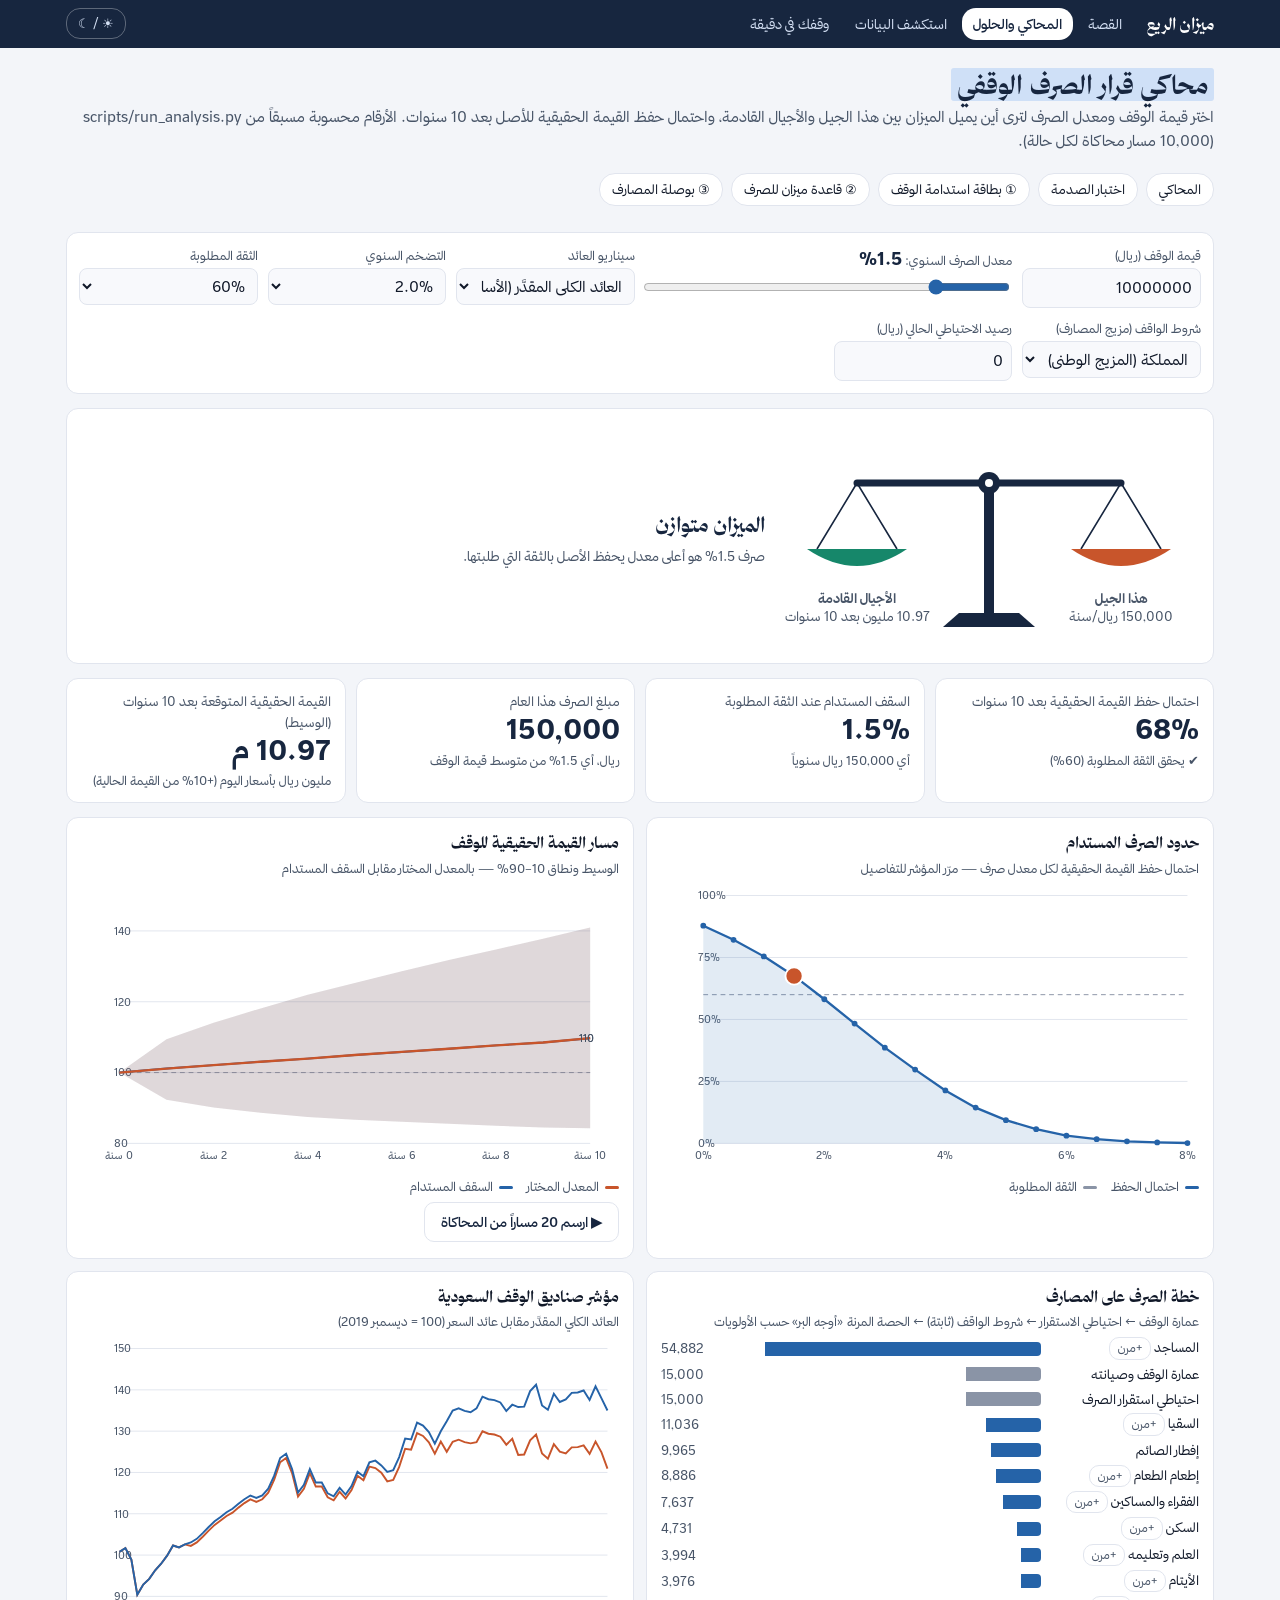
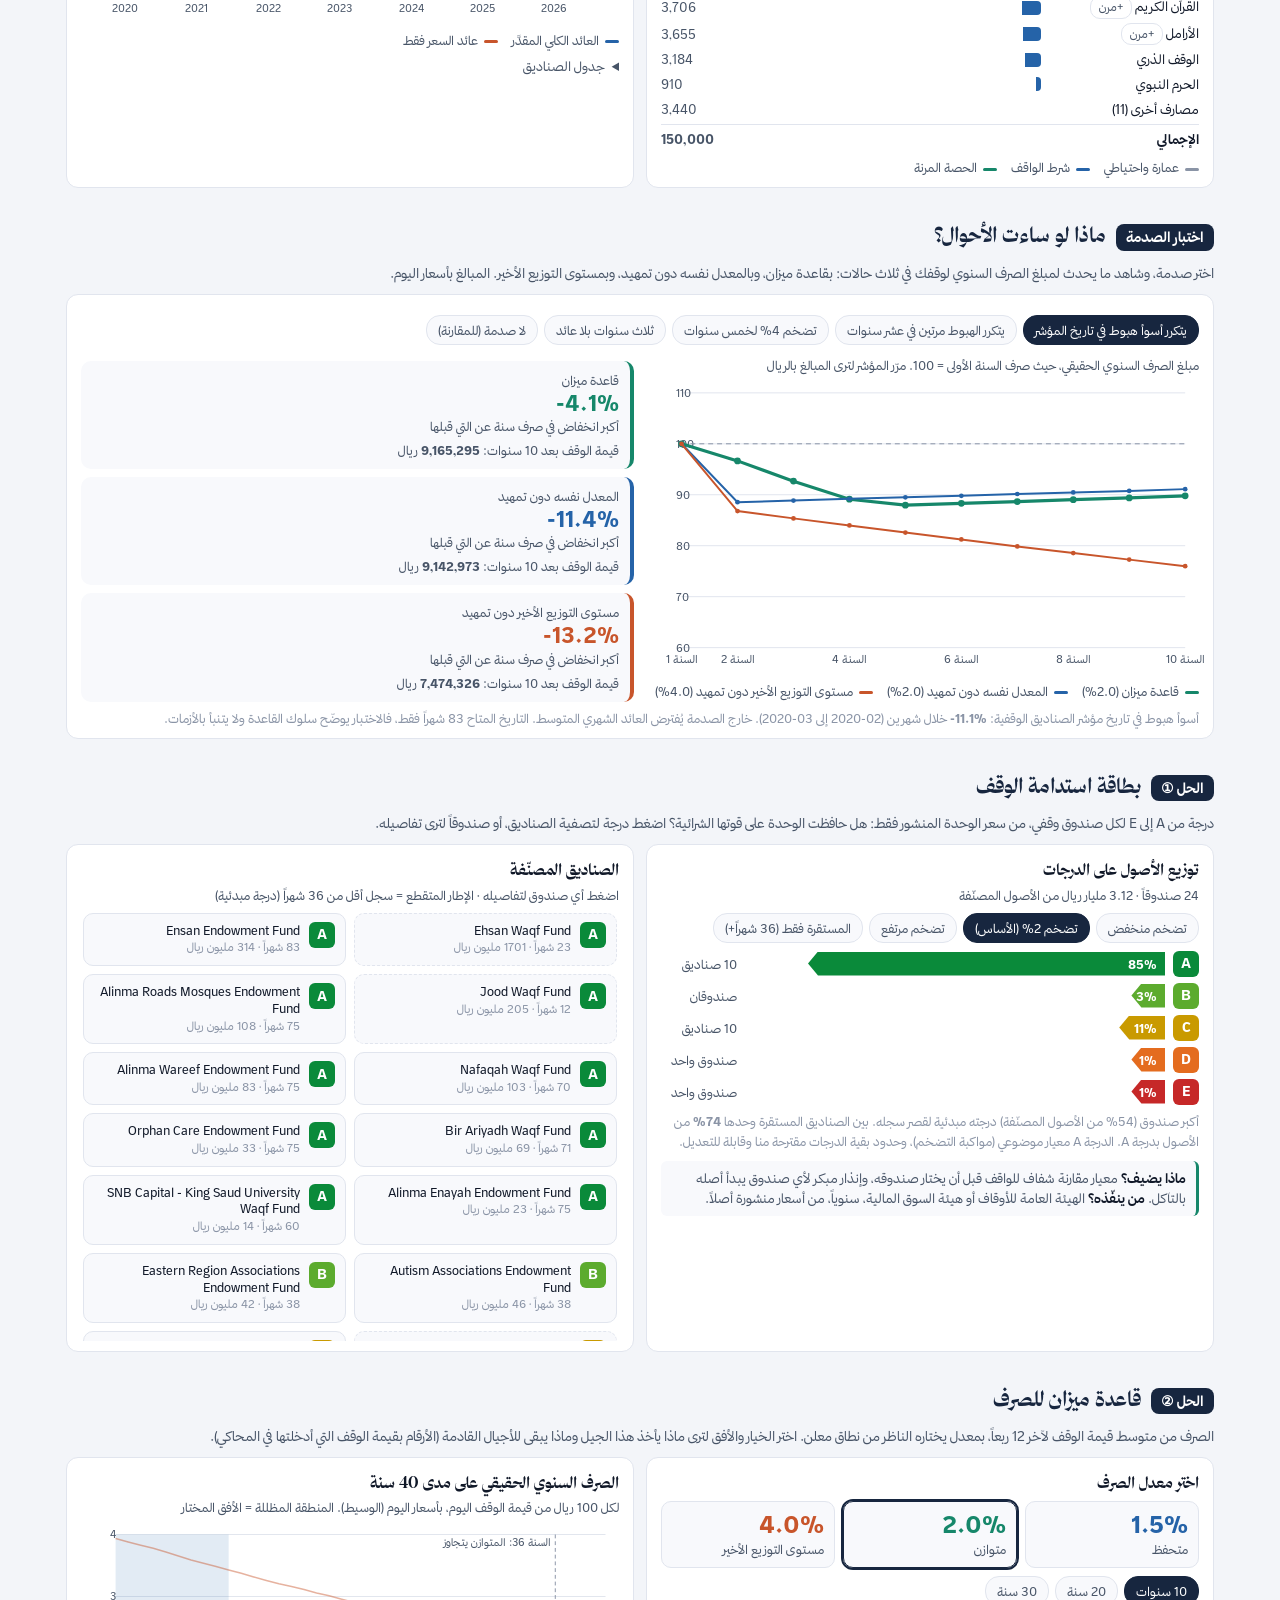
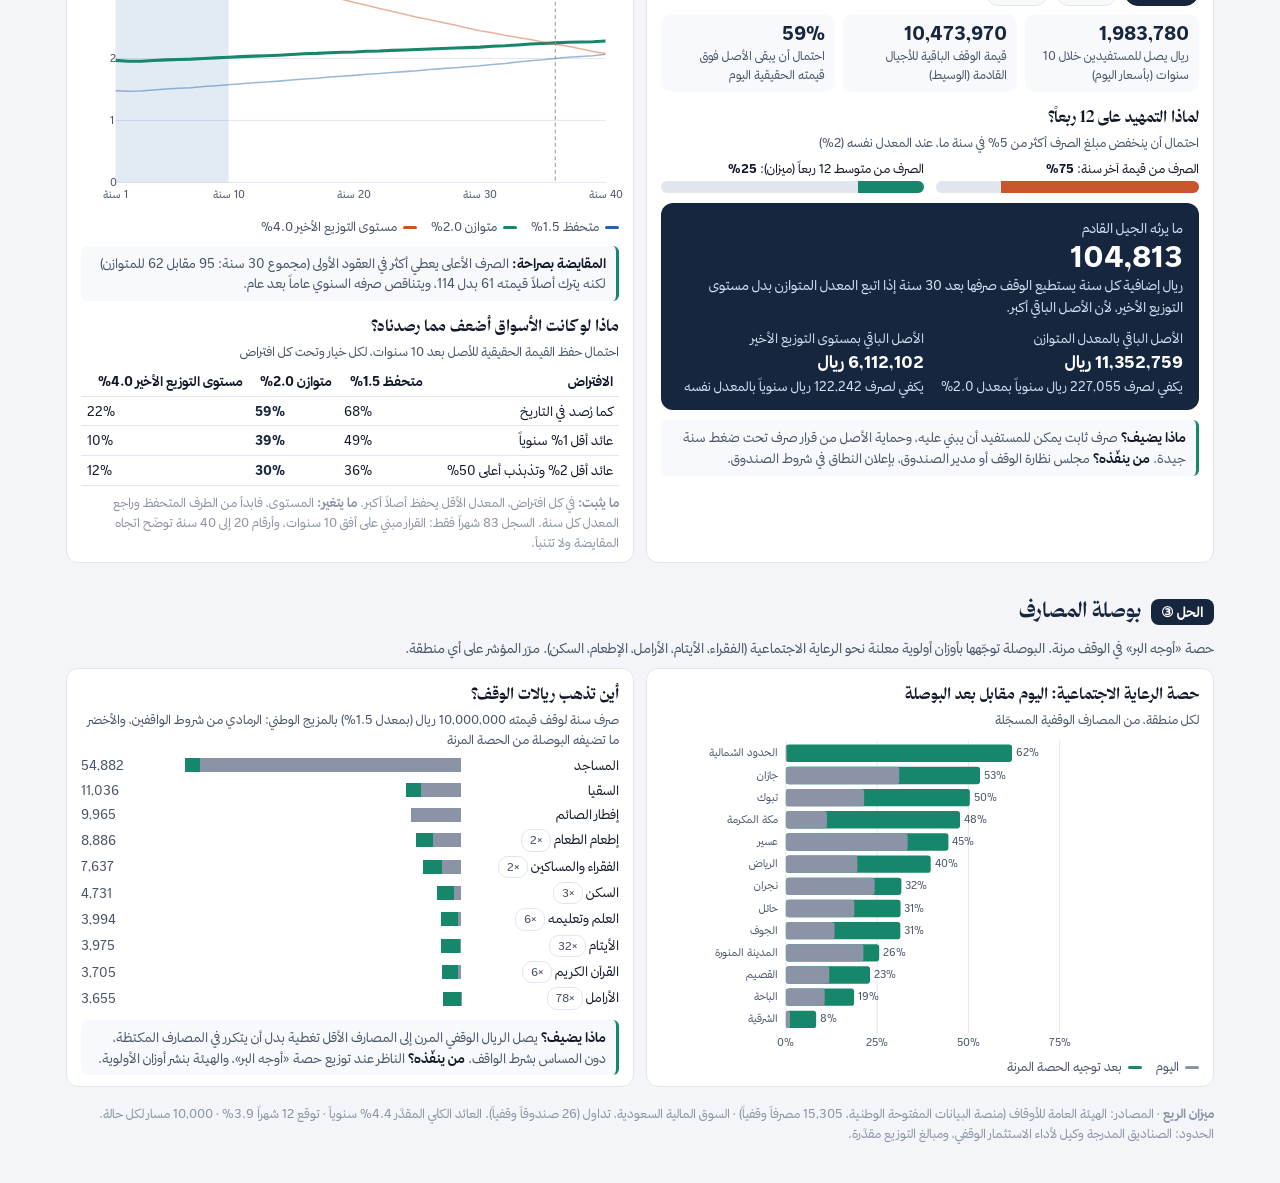
==== commit ab236952: "Robustness checks, judge questions, fifth report page, site typeface - weaker-market reruns of the s" ====
--- a/dashboard/index.html
+++ b/dashboard/index.html
@@ -6,7 +6,7 @@
 <title>ميزان الريع · محاكي قرار الصرف الوقفي</title>
 <link rel="preconnect" href="https://fonts.googleapis.com"><link rel="preconnect" href="https://fonts.gstatic.com" crossorigin>
 <link href="https://fonts.googleapis.com/css2?family=IBM+Plex+Sans+Arabic:wght@400;600;700&display=swap" rel="stylesheet">
-<link rel="stylesheet" href="style.css?v=6">
+<link rel="stylesheet" href="style.css?v=7">
 </head>
 <body>
 <div class="wrap">
@@ -94,6 +94,7 @@
       <button class="chip" id="estOnly" aria-pressed="false">المستقرة فقط (36 شهراً+)</button>
     </div>
     <div class="energy" id="energy"></div>
+    <div class="note" id="labNote"></div>
     <div class="adds"><b>ماذا يضيف؟</b> معيار مقارنة شفاف للواقف قبل أن يختار صندوقه، وإنذار مبكر لأي صندوق يبدأ أصله بالتآكل. <b>من ينفّذه؟</b> الهيئة العامة للأوقاف أو هيئة السوق المالية، سنوياً، من أسعار منشورة أصلاً.</div>
   </div>
   <div class="card"><h2>الصناديق المصنّفة</h2><div class="sub" id="fundSub"></div>
@@ -125,6 +126,10 @@
     <div class="legend" id="tradeLeg"></div>
     <div class="tip" id="tipT"></div>
     <div class="adds" id="tradeNote"></div>
+    <h2 style="margin-top:12px">ماذا لو كانت الأسواق أضعف مما رصدناه؟</h2>
+    <div class="sub">احتمال حفظ القيمة الحقيقية للأصل بعد 10 سنوات، لكل خيار وتحت كل افتراض</div>
+    <table class="t" id="robust"></table>
+    <div class="note" id="robustNote"></div>
   </div>
 </section>
 
@@ -145,9 +150,9 @@
 <footer id="foot"></footer>
 </div>
 
-<script src="data.js?v=6"></script>
-<script src="common.js?v=6"></script>
-<script src="sim.js?v=6"></script>
-<script src="solutions.js?v=6"></script>
+<script src="data.js?v=7"></script>
+<script src="common.js?v=7"></script>
+<script src="sim.js?v=7"></script>
+<script src="solutions.js?v=7"></script>
 </body>
 </html>
--- a/dashboard/style.css
+++ b/dashboard/style.css
@@ -1,5 +1,10 @@
 /* Mizan Al-Rai — one visual identity for the story page, the simulator and the data explorer.
    Thmanyah is used when installed on the device; IBM Plex Sans Arabic is the web fallback. */
+@font-face{font-family:"thmanyah sans";src:url("fonts/thmanyahsans-Regular.woff2") format("woff2");font-weight:400;font-style:normal;font-display:swap}
+@font-face{font-family:"thmanyah sans";src:url("fonts/thmanyahsans-Medium.woff2") format("woff2");font-weight:500 600;font-style:normal;font-display:swap}
+@font-face{font-family:"thmanyah sans";src:url("fonts/thmanyahsans-Bold.woff2") format("woff2");font-weight:700 900;font-style:normal;font-display:swap}
+@font-face{font-family:"thmanyah serif display";src:url("fonts/thmanyahserifdisplay-Bold.woff2") format("woff2");font-weight:400 700;font-style:normal;font-display:swap}
+@font-face{font-family:"thmanyah serif display";src:url("fonts/thmanyahserifdisplay-Black.woff2") format("woff2");font-weight:800 900;font-style:normal;font-display:swap}
 :root{
   --surface-0:#f3f5f9; --surface-1:#f8f9fc; --card:#ffffff; --rule:#e1e5ee;
   --text-primary:#101828; --text-secondary:#475467; --text-muted:#8a94a6;
@@ -230,6 +235,16 @@
 a.card:hover,a.card:focus-visible{border-color:var(--series-1);transform:translateY(-2px);outline:none}
 a.card b{display:block;color:var(--navy);font-size:17px;margin-bottom:2px;font-family:var(--font-head)}
 a.card span{color:var(--text-secondary);font-size:14px}
+details.faq{background:var(--card);border:1px solid var(--rule);border-radius:10px;padding:10px 14px;margin:6px 0}
+details.faq summary{cursor:pointer;font-weight:600;color:var(--text-primary);font-size:15px}
+details.faq p{margin:8px 0 2px;color:var(--text-secondary);font-size:14.5px}
 .lede{background:var(--card);border:1px solid var(--rule);border-inline-start:4px solid var(--series-1);border-radius:10px;padding:14px 16px;font-size:16px;max-width:860px}
 @media (max-width:860px){.cards3{grid-template-columns:1fr}.scene{min-height:auto;padding:36px 0}}
 @media (prefers-reduced-motion: reduce){.reveal{opacity:1;transform:none;transition:none}.hero .down{animation:none}html{scroll-behavior:auto}}
+@media print{
+  :root,:root[data-theme="dark"]{--surface-0:#fff;--surface-1:#f1f3f8;--card:#fff;--rule:#d5dae4;--text-primary:#000;--text-secondary:#333;
+    --text-muted:#666;--navy:#17263f;--series-1:#2563a8;--series-2:#c8552b;--series-3:#16876a}
+  @page{margin:12mm}
+  body{font-size:11.5px}.sheet h2{font-size:20px}.sheet .big{grid-template-columns:repeat(3,1fr)}.sheet .big div{padding:6px 10px}
+  .sheet .big .v{font-size:19px}.sheet h3{margin:9px 0 3px;font-size:15px}.alloc-row{margin:1px 0;font-size:11.5px}
+}
